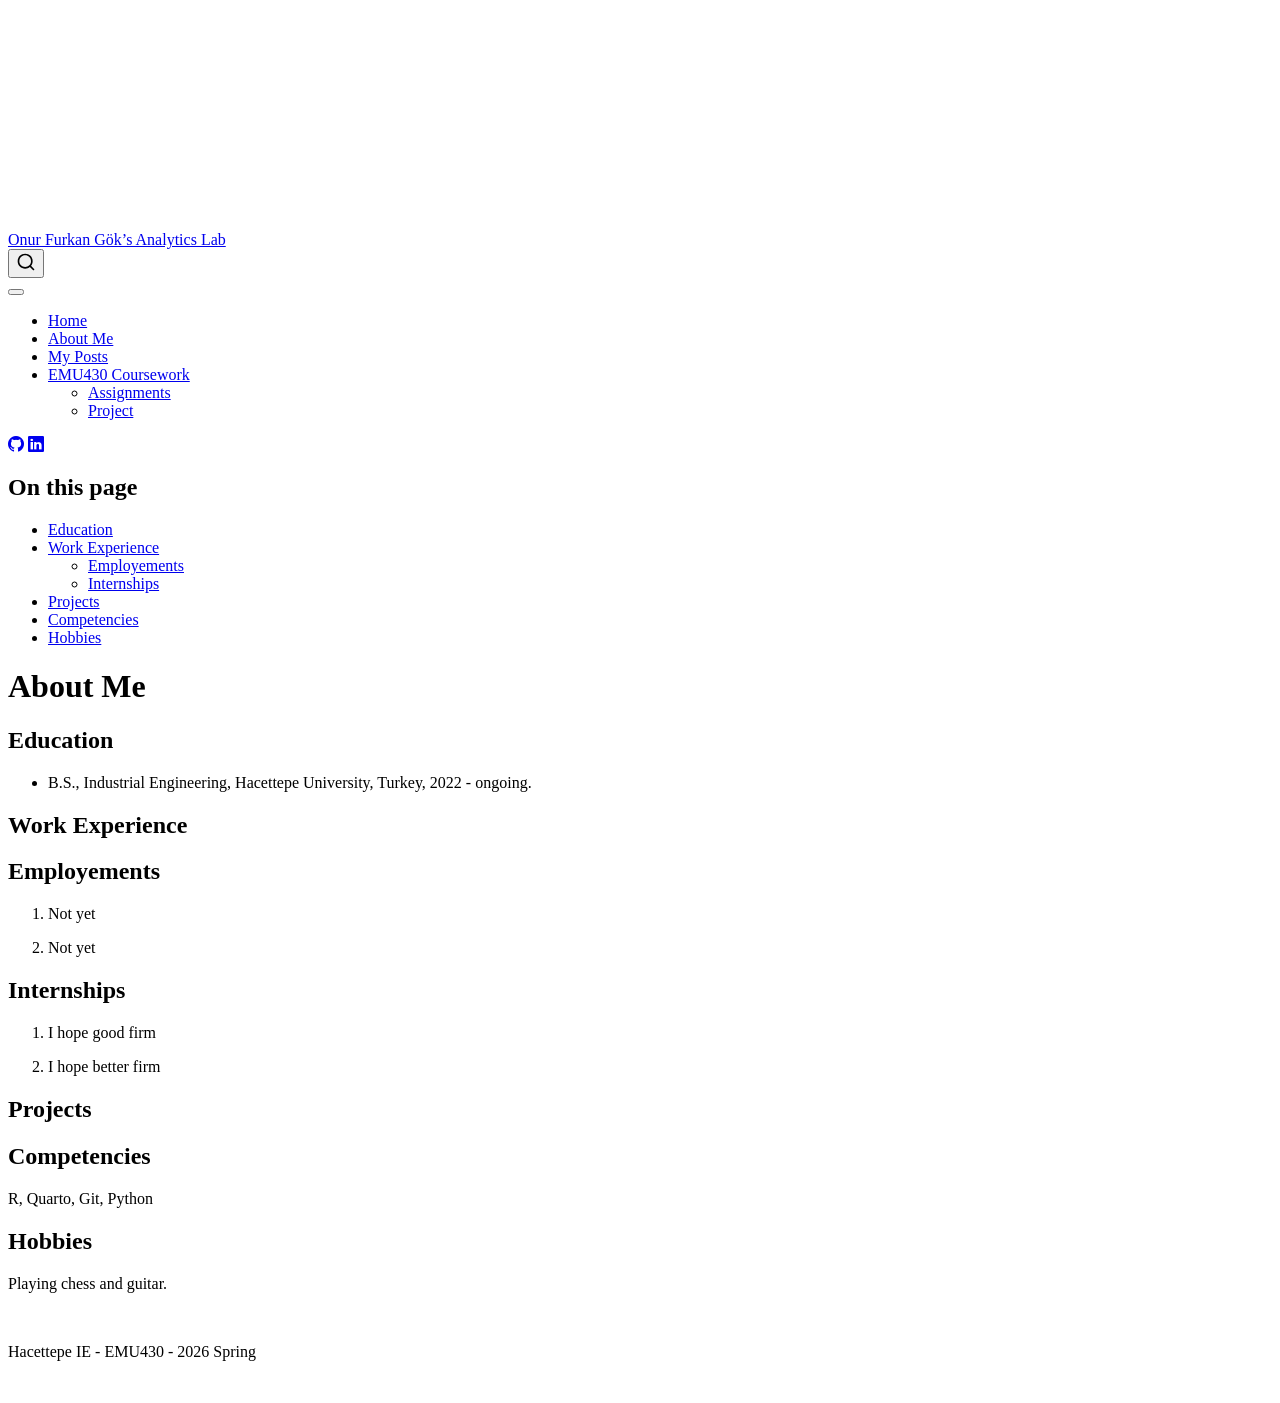
==== docs/about.html @ 846abafe "updated my website" ====
<!DOCTYPE html>
<html xmlns="http://www.w3.org/1999/xhtml" lang="en" xml:lang="en"><head>

<meta charset="utf-8">
<meta name="generator" content="quarto-1.9.30">

<meta name="viewport" content="width=device-width, initial-scale=1.0, user-scalable=yes">


<title>About Me – Onur Furkan Gök’s Analytics Lab</title>
<style>
/* Default styles provided by pandoc.
** See https://pandoc.org/MANUAL.html#variables-for-html for config info.
*/
code{white-space: pre-wrap;}
span.smallcaps{font-variant: small-caps;}
div.columns{display: flex; gap: min(4vw, 1.5em);}
div.column{flex: auto; overflow-x: auto;}
div.hanging-indent{margin-left: 1.5em; text-indent: -1.5em;}
ul.task-list{list-style: none;}
ul.task-list li input[type="checkbox"] {
  width: 0.8em;
  margin: 0 0.8em 0.2em -1em; /* quarto-specific, see https://github.com/quarto-dev/quarto-cli/issues/4556 */ 
  vertical-align: middle;
}
</style>


<script src="site_libs/quarto-nav/quarto-nav.js"></script>
<script src="site_libs/quarto-nav/headroom.min.js"></script>
<script src="site_libs/clipboard/clipboard.min.js"></script>
<script src="site_libs/quarto-search/autocomplete.umd.js"></script>
<script src="site_libs/quarto-search/fuse.min.js"></script>
<script src="site_libs/quarto-search/quarto-search.js"></script>
<meta name="quarto:offset" content="./">
<script src="site_libs/quarto-html/quarto.js" type="module"></script>
<script src="site_libs/quarto-html/tabsets/tabsets.js" type="module"></script>
<script src="site_libs/quarto-html/popper.min.js"></script>
<script src="site_libs/quarto-html/tippy.umd.min.js"></script>
<script src="site_libs/quarto-html/anchor.min.js"></script>
<link href="site_libs/quarto-html/tippy.css" rel="stylesheet">
<link href="site_libs/quarto-html/quarto-syntax-highlighting-b6a8276bf55561bdbc268162d41bd1f7.css" rel="stylesheet" class="quarto-color-scheme" id="quarto-text-highlighting-styles">
<link href="site_libs/quarto-html/quarto-syntax-highlighting-dark-a8da12e74b29c2e7b17644f84b91567b.css" rel="stylesheet" class="quarto-color-scheme quarto-color-alternate" id="quarto-text-highlighting-styles">
<link href="site_libs/quarto-html/quarto-syntax-highlighting-b6a8276bf55561bdbc268162d41bd1f7.css" rel="stylesheet" class="quarto-color-scheme-extra" id="quarto-text-highlighting-styles">
<script src="site_libs/bootstrap/bootstrap.min.js"></script>
<link href="site_libs/bootstrap/bootstrap-icons.css" rel="stylesheet">
<link href="site_libs/bootstrap/bootstrap-6598461ff1bf7084bf14536e9c45f7d7.min.css" rel="stylesheet" append-hash="true" class="quarto-color-scheme" id="quarto-bootstrap" data-mode="light">
<link href="site_libs/bootstrap/bootstrap-dark-7228469e8177cf19fa3481c50c5a92b0.min.css" rel="stylesheet" append-hash="true" class="quarto-color-scheme quarto-color-alternate" id="quarto-bootstrap" data-mode="dark">
<link href="site_libs/bootstrap/bootstrap-6598461ff1bf7084bf14536e9c45f7d7.min.css" rel="stylesheet" append-hash="true" class="quarto-color-scheme-extra" id="quarto-bootstrap" data-mode="light">
<script id="quarto-search-options" type="application/json">{
  "location": "navbar",
  "copy-button": false,
  "collapse-after": 3,
  "panel-placement": "end",
  "type": "overlay",
  "limit": 50,
  "keyboard-shortcut": [
    "f",
    "/",
    "s"
  ],
  "show-item-context": false,
  "language": {
    "search-no-results-text": "No results",
    "search-matching-documents-text": "matching documents",
    "search-copy-link-title": "Copy link to search",
    "search-hide-matches-text": "Hide additional matches",
    "search-more-match-text": "more match in this document",
    "search-more-matches-text": "more matches in this document",
    "search-clear-button-title": "Clear",
    "search-text-placeholder": "",
    "search-detached-cancel-button-title": "Cancel",
    "search-submit-button-title": "Submit",
    "search-label": "Search"
  }
}</script>


<link rel="stylesheet" href="styles.css">
</head>

<body class="docked nav-fixed quarto-light"><script id="quarto-html-before-body" type="application/javascript">
    const toggleBodyColorMode = (bsSheetEl) => {
      const mode = bsSheetEl.getAttribute("data-mode");
      const bodyEl = window.document.querySelector("body");
      if (mode === "dark") {
        bodyEl.classList.add("quarto-dark");
        bodyEl.classList.remove("quarto-light");
      } else {
        bodyEl.classList.add("quarto-light");
        bodyEl.classList.remove("quarto-dark");
      }
    }
    const toggleBodyColorPrimary = () => {
      const bsSheetEl = window.document.querySelector("link#quarto-bootstrap:not([rel=disabled-stylesheet])");
      if (bsSheetEl) {
        toggleBodyColorMode(bsSheetEl);
      }
    }
    const setColorSchemeToggle = (alternate) => {
      const toggles = window.document.querySelectorAll('.quarto-color-scheme-toggle');
      for (let i=0; i < toggles.length; i++) {
        const toggle = toggles[i];
        if (toggle) {
          if (alternate) {
            toggle.classList.add("alternate");
          } else {
            toggle.classList.remove("alternate");
          }
        }
      }
    };
    const toggleColorMode = (alternate) => {
      // Switch the stylesheets
      const primaryStylesheets = window.document.querySelectorAll('link.quarto-color-scheme:not(.quarto-color-alternate)');
      const alternateStylesheets = window.document.querySelectorAll('link.quarto-color-scheme.quarto-color-alternate');
      manageTransitions('#quarto-margin-sidebar .nav-link', false);
      if (alternate) {
        // note: dark is layered on light, we don't disable primary!
        enableStylesheet(alternateStylesheets);
        for (const sheetNode of alternateStylesheets) {
          if (sheetNode.id === "quarto-bootstrap") {
            toggleBodyColorMode(sheetNode);
          }
        }
      } else {
        disableStylesheet(alternateStylesheets);
        enableStylesheet(primaryStylesheets)
        toggleBodyColorPrimary();
      }
      manageTransitions('#quarto-margin-sidebar .nav-link', true);
      // Switch the toggles
      setColorSchemeToggle(alternate)
      // Hack to workaround the fact that safari doesn't
      // properly recolor the scrollbar when toggling (#1455)
      if (navigator.userAgent.indexOf('Safari') > 0 && navigator.userAgent.indexOf('Chrome') == -1) {
        manageTransitions("body", false);
        window.scrollTo(0, 1);
        setTimeout(() => {
          window.scrollTo(0, 0);
          manageTransitions("body", true);
        }, 40);
      }
    }
    const disableStylesheet = (stylesheets) => {
      for (let i=0; i < stylesheets.length; i++) {
        const stylesheet = stylesheets[i];
        stylesheet.rel = 'disabled-stylesheet';
      }
    }
    const enableStylesheet = (stylesheets) => {
      for (let i=0; i < stylesheets.length; i++) {
        const stylesheet = stylesheets[i];
        if(stylesheet.rel !== 'stylesheet') { // for Chrome, which will still FOUC without this check
          stylesheet.rel = 'stylesheet';
        }
      }
    }
    const manageTransitions = (selector, allowTransitions) => {
      const els = window.document.querySelectorAll(selector);
      for (let i=0; i < els.length; i++) {
        const el = els[i];
        if (allowTransitions) {
          el.classList.remove('notransition');
        } else {
          el.classList.add('notransition');
        }
      }
    }
    const isFileUrl = () => {
      return window.location.protocol === 'file:';
    }
    const hasAlternateSentinel = () => {
      let styleSentinel = getColorSchemeSentinel();
      if (styleSentinel !== null) {
        return styleSentinel === "alternate";
      } else {
        return false;
      }
    }
    const setStyleSentinel = (alternate) => {
      const value = alternate ? "alternate" : "default";
      if (!isFileUrl()) {
        window.localStorage.setItem("quarto-color-scheme", value);
      } else {
        localAlternateSentinel = value;
      }
    }
    const getColorSchemeSentinel = () => {
      if (!isFileUrl()) {
        const storageValue = window.localStorage.getItem("quarto-color-scheme");
        return storageValue != null ? storageValue : localAlternateSentinel;
      } else {
        return localAlternateSentinel;
      }
    }
    const toggleGiscusIfUsed = (isAlternate, darkModeDefault) => {
      const baseTheme = document.querySelector('#giscus-base-theme')?.value ?? 'light';
      const alternateTheme = document.querySelector('#giscus-alt-theme')?.value ?? 'dark';
      let newTheme = '';
      if(authorPrefersDark) {
        newTheme = isAlternate ? baseTheme : alternateTheme;
      } else {
        newTheme = isAlternate ? alternateTheme : baseTheme;
      }
      const changeGiscusTheme = () => {
        // From: https://github.com/giscus/giscus/issues/336
        const sendMessage = (message) => {
          const iframe = document.querySelector('iframe.giscus-frame');
          if (!iframe) return;
          iframe.contentWindow.postMessage({ giscus: message }, 'https://giscus.app');
        }
        sendMessage({
          setConfig: {
            theme: newTheme
          }
        });
      }
      const isGiscussLoaded = window.document.querySelector('iframe.giscus-frame') !== null;
      if (isGiscussLoaded) {
        changeGiscusTheme();
      }
    };
    const authorPrefersDark = false;
    const darkModeDefault = authorPrefersDark;
      document.querySelector('link#quarto-text-highlighting-styles.quarto-color-scheme-extra').rel = 'disabled-stylesheet';
      document.querySelector('link#quarto-bootstrap.quarto-color-scheme-extra').rel = 'disabled-stylesheet';
    let localAlternateSentinel = darkModeDefault ? 'alternate' : 'default';
    // Dark / light mode switch
    window.quartoToggleColorScheme = () => {
      // Read the current dark / light value
      let toAlternate = !hasAlternateSentinel();
      toggleColorMode(toAlternate);
      setStyleSentinel(toAlternate);
      toggleGiscusIfUsed(toAlternate, darkModeDefault);
      window.dispatchEvent(new Event('resize'));
    };
    // Switch to dark mode if need be
    if (hasAlternateSentinel()) {
      toggleColorMode(true);
    } else {
      toggleColorMode(false);
    }
  </script>

<div id="quarto-search-results"></div>
  <header id="quarto-header" class="headroom fixed-top">
    <nav class="navbar navbar-expand-lg " data-bs-theme="dark">
      <div class="navbar-container container-fluid">
      <div class="navbar-brand-container mx-auto">
    <a class="navbar-brand" href="./index.html">
    <span class="navbar-title">Onur Furkan Gök’s Analytics Lab</span>
    </a>
  </div>
            <div id="quarto-search" class="" title="Search"></div>
          <button class="navbar-toggler" type="button" data-bs-toggle="collapse" data-bs-target="#navbarCollapse" aria-controls="navbarCollapse" role="menu" aria-expanded="false" aria-label="Toggle navigation" onclick="if (window.quartoToggleHeadroom) { window.quartoToggleHeadroom(); }">
  <span class="navbar-toggler-icon"></span>
</button>
          <div class="collapse navbar-collapse" id="navbarCollapse">
            <ul class="navbar-nav navbar-nav-scroll me-auto">
  <li class="nav-item">
    <a class="nav-link" href="./index.html"> 
<span class="menu-text">Home</span></a>
  </li>  
  <li class="nav-item">
    <a class="nav-link active" href="./about.html" aria-current="page"> 
<span class="menu-text">About Me</span></a>
  </li>  
  <li class="nav-item">
    <a class="nav-link" href="./posts.html"> 
<span class="menu-text">My Posts</span></a>
  </li>  
  <li class="nav-item dropdown ">
    <a class="nav-link dropdown-toggle" href="#" id="nav-menu-emu430-coursework" role="link" data-bs-toggle="dropdown" aria-expanded="false">
 <span class="menu-text">EMU430 Coursework</span>
    </a>
    <ul class="dropdown-menu" aria-labelledby="nav-menu-emu430-coursework">    
        <li>
    <a class="dropdown-item" href="./assignments.html">
 <span class="dropdown-text">Assignments</span></a>
  </li>  
        <li>
    <a class="dropdown-item" href="./project.html">
 <span class="dropdown-text">Project</span></a>
  </li>  
    </ul>
  </li>
</ul>
          </div> <!-- /navcollapse -->
            <div class="quarto-navbar-tools tools-wide">
    <a href="https://github.com/onurfgg" title="" class="quarto-navigation-tool px-1" aria-label=""><i class="bi bi-github"></i></a>
    <a href="https://linkedin.com/in/onurfurkan" title="" class="quarto-navigation-tool px-1" aria-label=""><i class="bi bi-linkedin"></i></a>
  <a href="" class="quarto-color-scheme-toggle quarto-navigation-tool  px-1" onclick="window.quartoToggleColorScheme(); return false;" title="Toggle dark mode"><i class="bi"></i></a>
</div>
      </div> <!-- /container-fluid -->
    </nav>
</header>
<!-- content -->
<div id="quarto-content" class="quarto-container page-columns page-rows-contents page-layout-article page-navbar">
<!-- sidebar -->
  <nav id="quarto-sidebar" class="sidebar collapse collapse-horizontal quarto-sidebar-collapse-item sidebar-navigation docked overflow-auto">
    <nav id="TOC" role="doc-toc" class="toc-active">
    <h2 id="toc-title">On this page</h2>
   
  <ul>
  <li><a href="#education" id="toc-education" class="nav-link active" data-scroll-target="#education">Education</a></li>
  <li><a href="#work-experience" id="toc-work-experience" class="nav-link" data-scroll-target="#work-experience">Work Experience</a>
  <ul class="collapse">
  <li><a href="#employements" id="toc-employements" class="nav-link" data-scroll-target="#employements">Employements</a></li>
  <li><a href="#internships" id="toc-internships" class="nav-link" data-scroll-target="#internships">Internships</a></li>
  </ul></li>
  <li><a href="#projects" id="toc-projects" class="nav-link" data-scroll-target="#projects">Projects</a></li>
  <li><a href="#competencies" id="toc-competencies" class="nav-link" data-scroll-target="#competencies">Competencies</a></li>
  <li><a href="#hobbies" id="toc-hobbies" class="nav-link" data-scroll-target="#hobbies">Hobbies</a></li>
  </ul>
</nav>
</nav>
<div id="quarto-sidebar-glass" class="quarto-sidebar-collapse-item" data-bs-toggle="collapse" data-bs-target=".quarto-sidebar-collapse-item"></div>
<!-- margin-sidebar -->
    <div id="quarto-margin-sidebar" class="sidebar margin-sidebar zindex-bottom">
    </div>
<!-- main -->
<main class="content" id="quarto-document-content">


<header id="title-block-header" class="quarto-title-block default">
<div class="quarto-title">
<h1 class="title">About Me</h1>
</div>



<div class="quarto-title-meta">

    
  
    
  </div>
  


</header>


<section id="education" class="level1">
<h1>Education</h1>
<ul>
<li>B.S., Industrial Engineering, Hacettepe University, Turkey, 2022 - ongoing.</li>
</ul>
</section>
<section id="work-experience" class="level1">
<h1>Work Experience</h1>
<section id="employements" class="level2">
<h2 class="anchored" data-anchor-id="employements">Employements</h2>
<ol type="1">
<li><p>Not yet</p></li>
<li><p>Not yet</p></li>
</ol>
</section>
<section id="internships" class="level2">
<h2 class="anchored" data-anchor-id="internships">Internships</h2>
<ol type="1">
<li><p>I hope good firm</p></li>
<li><p>I hope better firm</p></li>
</ol>
</section>
</section>
<section id="projects" class="level1">
<h1>Projects</h1>
</section>
<section id="competencies" class="level1">
<h1>Competencies</h1>
<p>R, Quarto, Git, Python</p>
</section>
<section id="hobbies" class="level1">
<h1>Hobbies</h1>
<p>Playing chess and guitar.</p>


</section>

<a onclick="window.scrollTo(0, 0); return false;" role="button" id="quarto-back-to-top"><i class="bi bi-arrow-up"></i> Back to top</a></main> <!-- /main -->
<script id="quarto-html-after-body" type="application/javascript">
  window.document.addEventListener("DOMContentLoaded", function (event) {
    // Ensure there is a toggle, if there isn't float one in the top right
    if (window.document.querySelector('.quarto-color-scheme-toggle') === null) {
      const a = window.document.createElement('a');
      a.classList.add('top-right');
      a.classList.add('quarto-color-scheme-toggle');
      a.href = "";
      a.onclick = function() { try { window.quartoToggleColorScheme(); } catch {} return false; };
      const i = window.document.createElement("i");
      i.classList.add('bi');
      a.appendChild(i);
      window.document.body.appendChild(a);
    }
    setColorSchemeToggle(hasAlternateSentinel())
    const icon = "";
    const anchorJS = new window.AnchorJS();
    anchorJS.options = {
      placement: 'right',
      icon: icon
    };
    anchorJS.add('.anchored');
    const isCodeAnnotation = (el) => {
      for (const clz of el.classList) {
        if (clz.startsWith('code-annotation-')) {                     
          return true;
        }
      }
      return false;
    }
    const onCopySuccess = function(e) {
      // button target
      const button = e.trigger;
      // don't keep focus
      button.blur();
      // flash "checked"
      button.classList.add('code-copy-button-checked');
      var currentTitle = button.getAttribute("title");
      button.setAttribute("title", "Copied!");
      let tooltip;
      if (window.bootstrap) {
        button.setAttribute("data-bs-toggle", "tooltip");
        button.setAttribute("data-bs-placement", "left");
        button.setAttribute("data-bs-title", "Copied!");
        tooltip = new bootstrap.Tooltip(button, 
          { trigger: "manual", 
            customClass: "code-copy-button-tooltip",
            offset: [0, -8]});
        tooltip.show();    
      }
      setTimeout(function() {
        if (tooltip) {
          tooltip.hide();
          button.removeAttribute("data-bs-title");
          button.removeAttribute("data-bs-toggle");
          button.removeAttribute("data-bs-placement");
        }
        button.setAttribute("title", currentTitle);
        button.classList.remove('code-copy-button-checked');
      }, 1000);
      // clear code selection
      e.clearSelection();
    }
    const getTextToCopy = function(trigger) {
      const outerScaffold = trigger.parentElement.cloneNode(true);
      const codeEl = outerScaffold.querySelector('code');
      for (const childEl of codeEl.children) {
        if (isCodeAnnotation(childEl)) {
          childEl.remove();
        }
      }
      return codeEl.innerText;
    }
    const clipboard = new window.ClipboardJS('.code-copy-button:not([data-in-quarto-modal])', {
      text: getTextToCopy
    });
    clipboard.on('success', onCopySuccess);
    if (window.document.getElementById('quarto-embedded-source-code-modal')) {
      const clipboardModal = new window.ClipboardJS('.code-copy-button[data-in-quarto-modal]', {
        text: getTextToCopy,
        container: window.document.getElementById('quarto-embedded-source-code-modal')
      });
      clipboardModal.on('success', onCopySuccess);
    }
      var localhostRegex = new RegExp(/^(?:http|https):\/\/localhost\:?[0-9]*\//);
      var mailtoRegex = new RegExp(/^mailto:/);
        var filterRegex = new RegExp('/' + window.location.host + '/');
      var isInternal = (href) => {
          return filterRegex.test(href) || localhostRegex.test(href) || mailtoRegex.test(href);
      }
      // Inspect non-navigation links and adorn them if external
     var links = window.document.querySelectorAll('a[href]:not(.nav-link):not(.navbar-brand):not(.toc-action):not(.sidebar-link):not(.sidebar-item-toggle):not(.pagination-link):not(.no-external):not([aria-hidden]):not(.dropdown-item):not(.quarto-navigation-tool):not(.about-link)');
      for (var i=0; i<links.length; i++) {
        const link = links[i];
        if (!isInternal(link.href)) {
          // undo the damage that might have been done by quarto-nav.js in the case of
          // links that we want to consider external
          if (link.dataset.originalHref !== undefined) {
            link.href = link.dataset.originalHref;
          }
        }
      }
    function tippyHover(el, contentFn, onTriggerFn, onUntriggerFn) {
      const config = {
        allowHTML: true,
        maxWidth: 500,
        delay: 100,
        arrow: false,
        appendTo: function(el) {
            return el.parentElement;
        },
        interactive: true,
        interactiveBorder: 10,
        theme: 'quarto',
        placement: 'bottom-start',
      };
      if (contentFn) {
        config.content = contentFn;
      }
      if (onTriggerFn) {
        config.onTrigger = onTriggerFn;
      }
      if (onUntriggerFn) {
        config.onUntrigger = onUntriggerFn;
      }
      window.tippy(el, config); 
    }
    const noterefs = window.document.querySelectorAll('a[role="doc-noteref"]');
    for (var i=0; i<noterefs.length; i++) {
      const ref = noterefs[i];
      tippyHover(ref, function() {
        // use id or data attribute instead here
        let href = ref.getAttribute('data-footnote-href') || ref.getAttribute('href');
        try { href = new URL(href).hash; } catch {}
        const id = href.replace(/^#\/?/, "");
        const note = window.document.getElementById(id);
        if (note) {
          return note.innerHTML;
        } else {
          return "";
        }
      });
    }
    const xrefs = window.document.querySelectorAll('a.quarto-xref');
    const processXRef = (id, note) => {
      // Strip column container classes
      const stripColumnClz = (el) => {
        el.classList.remove("page-full", "page-columns");
        if (el.children) {
          for (const child of el.children) {
            stripColumnClz(child);
          }
        }
      }
      stripColumnClz(note)
      if (id === null || id.startsWith('sec-')) {
        // Special case sections, only their first couple elements
        const container = document.createElement("div");
        if (note.children && note.children.length > 2) {
          container.appendChild(note.children[0].cloneNode(true));
          for (let i = 1; i < note.children.length; i++) {
            const child = note.children[i];
            if (child.tagName === "P" && child.innerText === "") {
              continue;
            } else {
              container.appendChild(child.cloneNode(true));
              break;
            }
          }
          if (window.Quarto?.typesetMath) {
            window.Quarto.typesetMath(container);
          }
          return container.innerHTML
        } else {
          if (window.Quarto?.typesetMath) {
            window.Quarto.typesetMath(note);
          }
          return note.innerHTML;
        }
      } else {
        // Remove any anchor links if they are present
        const anchorLink = note.querySelector('a.anchorjs-link');
        if (anchorLink) {
          anchorLink.remove();
        }
        if (window.Quarto?.typesetMath) {
          window.Quarto.typesetMath(note);
        }
        if (note.classList.contains("callout")) {
          return note.outerHTML;
        } else {
          return note.innerHTML;
        }
      }
    }
    for (var i=0; i<xrefs.length; i++) {
      const xref = xrefs[i];
      tippyHover(xref, undefined, function(instance) {
        instance.disable();
        let url = xref.getAttribute('href');
        let hash = undefined; 
        if (url.startsWith('#')) {
          hash = url;
        } else {
          try { hash = new URL(url).hash; } catch {}
        }
        if (hash) {
          const id = hash.replace(/^#\/?/, "");
          const note = window.document.getElementById(id);
          if (note !== null) {
            try {
              const html = processXRef(id, note.cloneNode(true));
              instance.setContent(html);
            } finally {
              instance.enable();
              instance.show();
            }
          } else {
            // See if we can fetch this
            fetch(url.split('#')[0])
            .then(res => res.text())
            .then(html => {
              const parser = new DOMParser();
              const htmlDoc = parser.parseFromString(html, "text/html");
              const note = htmlDoc.getElementById(id);
              if (note !== null) {
                const html = processXRef(id, note);
                instance.setContent(html);
              } 
            }).finally(() => {
              instance.enable();
              instance.show();
            });
          }
        } else {
          // See if we can fetch a full url (with no hash to target)
          // This is a special case and we should probably do some content thinning / targeting
          fetch(url)
          .then(res => res.text())
          .then(html => {
            const parser = new DOMParser();
            const htmlDoc = parser.parseFromString(html, "text/html");
            const note = htmlDoc.querySelector('main.content');
            if (note !== null) {
              // This should only happen for chapter cross references
              // (since there is no id in the URL)
              // remove the first header
              if (note.children.length > 0 && note.children[0].tagName === "HEADER") {
                note.children[0].remove();
              }
              const html = processXRef(null, note);
              instance.setContent(html);
            } 
          }).finally(() => {
            instance.enable();
            instance.show();
          });
        }
      }, function(instance) {
      });
    }
        let selectedAnnoteEl;
        const selectorForAnnotation = ( cell, annotation) => {
          let cellAttr = 'data-code-cell="' + cell + '"';
          let lineAttr = 'data-code-annotation="' +  annotation + '"';
          const selector = 'span[' + cellAttr + '][' + lineAttr + ']';
          return selector;
        }
        const selectCodeLines = (annoteEl) => {
          const doc = window.document;
          const targetCell = annoteEl.getAttribute("data-target-cell");
          const targetAnnotation = annoteEl.getAttribute("data-target-annotation");
          const annoteSpan = window.document.querySelector(selectorForAnnotation(targetCell, targetAnnotation));
          const lines = annoteSpan.getAttribute("data-code-lines").split(",");
          const lineIds = lines.map((line) => {
            return targetCell + "-" + line;
          })
          let top = null;
          let height = null;
          let parent = null;
          if (lineIds.length > 0) {
              //compute the position of the single el (top and bottom and make a div)
              const el = window.document.getElementById(lineIds[0]);
              top = el.offsetTop;
              height = el.offsetHeight;
              parent = el.parentElement.parentElement;
            if (lineIds.length > 1) {
              const lastEl = window.document.getElementById(lineIds[lineIds.length - 1]);
              const bottom = lastEl.offsetTop + lastEl.offsetHeight;
              height = bottom - top;
            }
            if (top !== null && height !== null && parent !== null) {
              // cook up a div (if necessary) and position it 
              let div = window.document.getElementById("code-annotation-line-highlight");
              if (div === null) {
                div = window.document.createElement("div");
                div.setAttribute("id", "code-annotation-line-highlight");
                div.style.position = 'absolute';
                parent.appendChild(div);
              }
              div.style.top = top - 2 + "px";
              div.style.height = height + 4 + "px";
              div.style.left = 0;
              let gutterDiv = window.document.getElementById("code-annotation-line-highlight-gutter");
              if (gutterDiv === null) {
                gutterDiv = window.document.createElement("div");
                gutterDiv.setAttribute("id", "code-annotation-line-highlight-gutter");
                gutterDiv.style.position = 'absolute';
                const codeCell = window.document.getElementById(targetCell);
                const gutter = codeCell.querySelector('.code-annotation-gutter');
                gutter.appendChild(gutterDiv);
              }
              gutterDiv.style.top = top - 2 + "px";
              gutterDiv.style.height = height + 4 + "px";
            }
            selectedAnnoteEl = annoteEl;
          }
        };
        const unselectCodeLines = () => {
          const elementsIds = ["code-annotation-line-highlight", "code-annotation-line-highlight-gutter"];
          elementsIds.forEach((elId) => {
            const div = window.document.getElementById(elId);
            if (div) {
              div.remove();
            }
          });
          selectedAnnoteEl = undefined;
        };
          // Handle positioning of the toggle
      window.addEventListener(
        "resize",
        throttle(() => {
          elRect = undefined;
          if (selectedAnnoteEl) {
            selectCodeLines(selectedAnnoteEl);
          }
        }, 10)
      );
      function throttle(fn, ms) {
      let throttle = false;
      let timer;
        return (...args) => {
          if(!throttle) { // first call gets through
              fn.apply(this, args);
              throttle = true;
          } else { // all the others get throttled
              if(timer) clearTimeout(timer); // cancel #2
              timer = setTimeout(() => {
                fn.apply(this, args);
                timer = throttle = false;
              }, ms);
          }
        };
      }
        // Attach click handler to the DT
        const annoteDls = window.document.querySelectorAll('dt[data-target-cell]');
        for (const annoteDlNode of annoteDls) {
          annoteDlNode.addEventListener('click', (event) => {
            const clickedEl = event.target;
            if (clickedEl !== selectedAnnoteEl) {
              unselectCodeLines();
              const activeEl = window.document.querySelector('dt[data-target-cell].code-annotation-active');
              if (activeEl) {
                activeEl.classList.remove('code-annotation-active');
              }
              selectCodeLines(clickedEl);
              clickedEl.classList.add('code-annotation-active');
            } else {
              // Unselect the line
              unselectCodeLines();
              clickedEl.classList.remove('code-annotation-active');
            }
          });
        }
    const findCites = (el) => {
      const parentEl = el.parentElement;
      if (parentEl) {
        const cites = parentEl.dataset.cites;
        if (cites) {
          return {
            el,
            cites: cites.split(' ')
          };
        } else {
          return findCites(el.parentElement)
        }
      } else {
        return undefined;
      }
    };
    var bibliorefs = window.document.querySelectorAll('a[role="doc-biblioref"]');
    for (var i=0; i<bibliorefs.length; i++) {
      const ref = bibliorefs[i];
      const citeInfo = findCites(ref);
      if (citeInfo) {
        tippyHover(citeInfo.el, function() {
          var popup = window.document.createElement('div');
          citeInfo.cites.forEach(function(cite) {
            var citeDiv = window.document.createElement('div');
            citeDiv.classList.add('hanging-indent');
            citeDiv.classList.add('csl-entry');
            var biblioDiv = window.document.getElementById('ref-' + cite);
            if (biblioDiv) {
              citeDiv.innerHTML = biblioDiv.innerHTML;
            }
            popup.appendChild(citeDiv);
          });
          return popup.innerHTML;
        });
      }
    }
  });
  </script>
</div> <!-- /content -->
<footer class="footer">
  <div class="nav-footer">
    <div class="nav-footer-left">
      &nbsp;
    </div>   
    <div class="nav-footer-center">
<p>Hacettepe IE - EMU430 - 2026 Spring</p>
</div>
    <div class="nav-footer-right">
      &nbsp;
    </div>
  </div>
</footer>




</body></html>
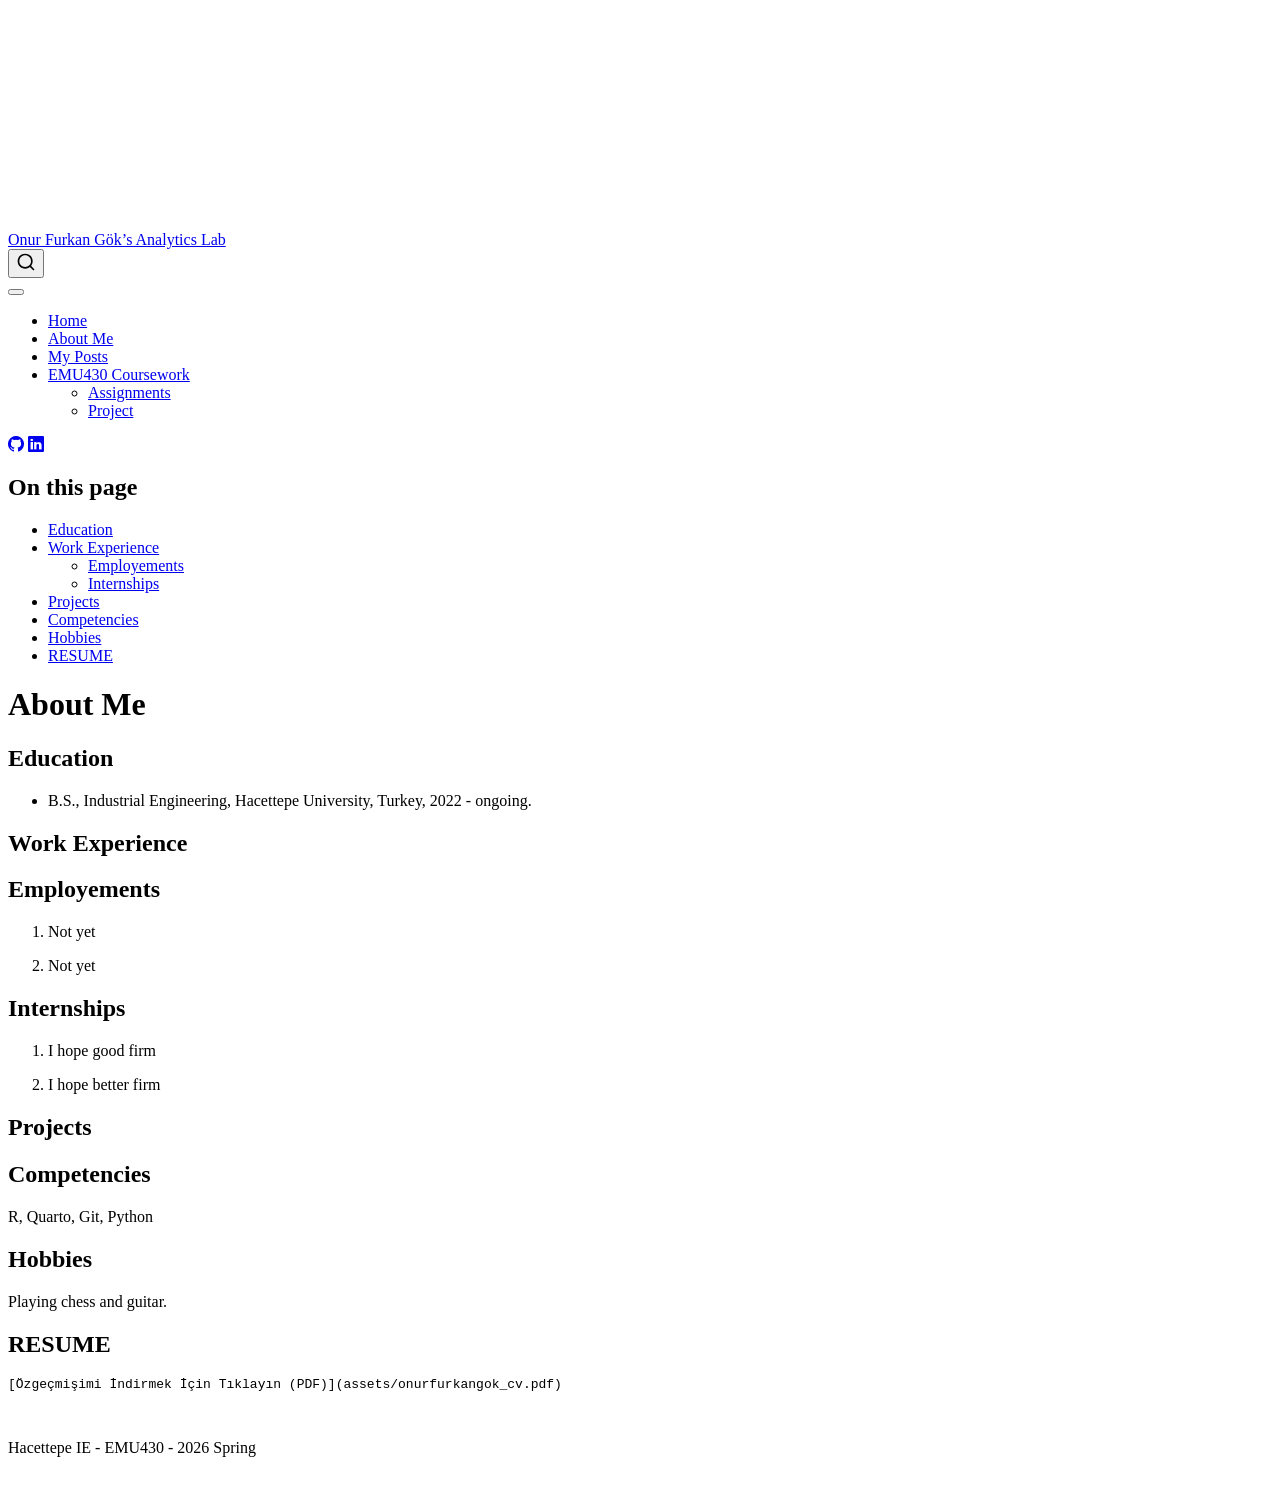
==== commit 7ac41458: "updated" ====
--- a/docs/about.html
+++ b/docs/about.html
@@ -312,6 +312,7 @@
   <li><a href="#projects" id="toc-projects" class="nav-link" data-scroll-target="#projects">Projects</a></li>
   <li><a href="#competencies" id="toc-competencies" class="nav-link" data-scroll-target="#competencies">Competencies</a></li>
   <li><a href="#hobbies" id="toc-hobbies" class="nav-link" data-scroll-target="#hobbies">Hobbies</a></li>
+  <li><a href="#resume" id="toc-resume" class="nav-link" data-scroll-target="#resume">RESUME</a></li>
   </ul>
 </nav>
 </nav>
@@ -375,6 +376,10 @@
 <section id="hobbies" class="level1">
 <h1>Hobbies</h1>
 <p>Playing chess and guitar.</p>
+</section>
+<section id="resume" class="level1">
+<h1>RESUME</h1>
+<pre><code>[Özgeçmişimi İndirmek İçin Tıklayın (PDF)](assets/onurfurkangok_cv.pdf) </code></pre>
 
 
 </section>
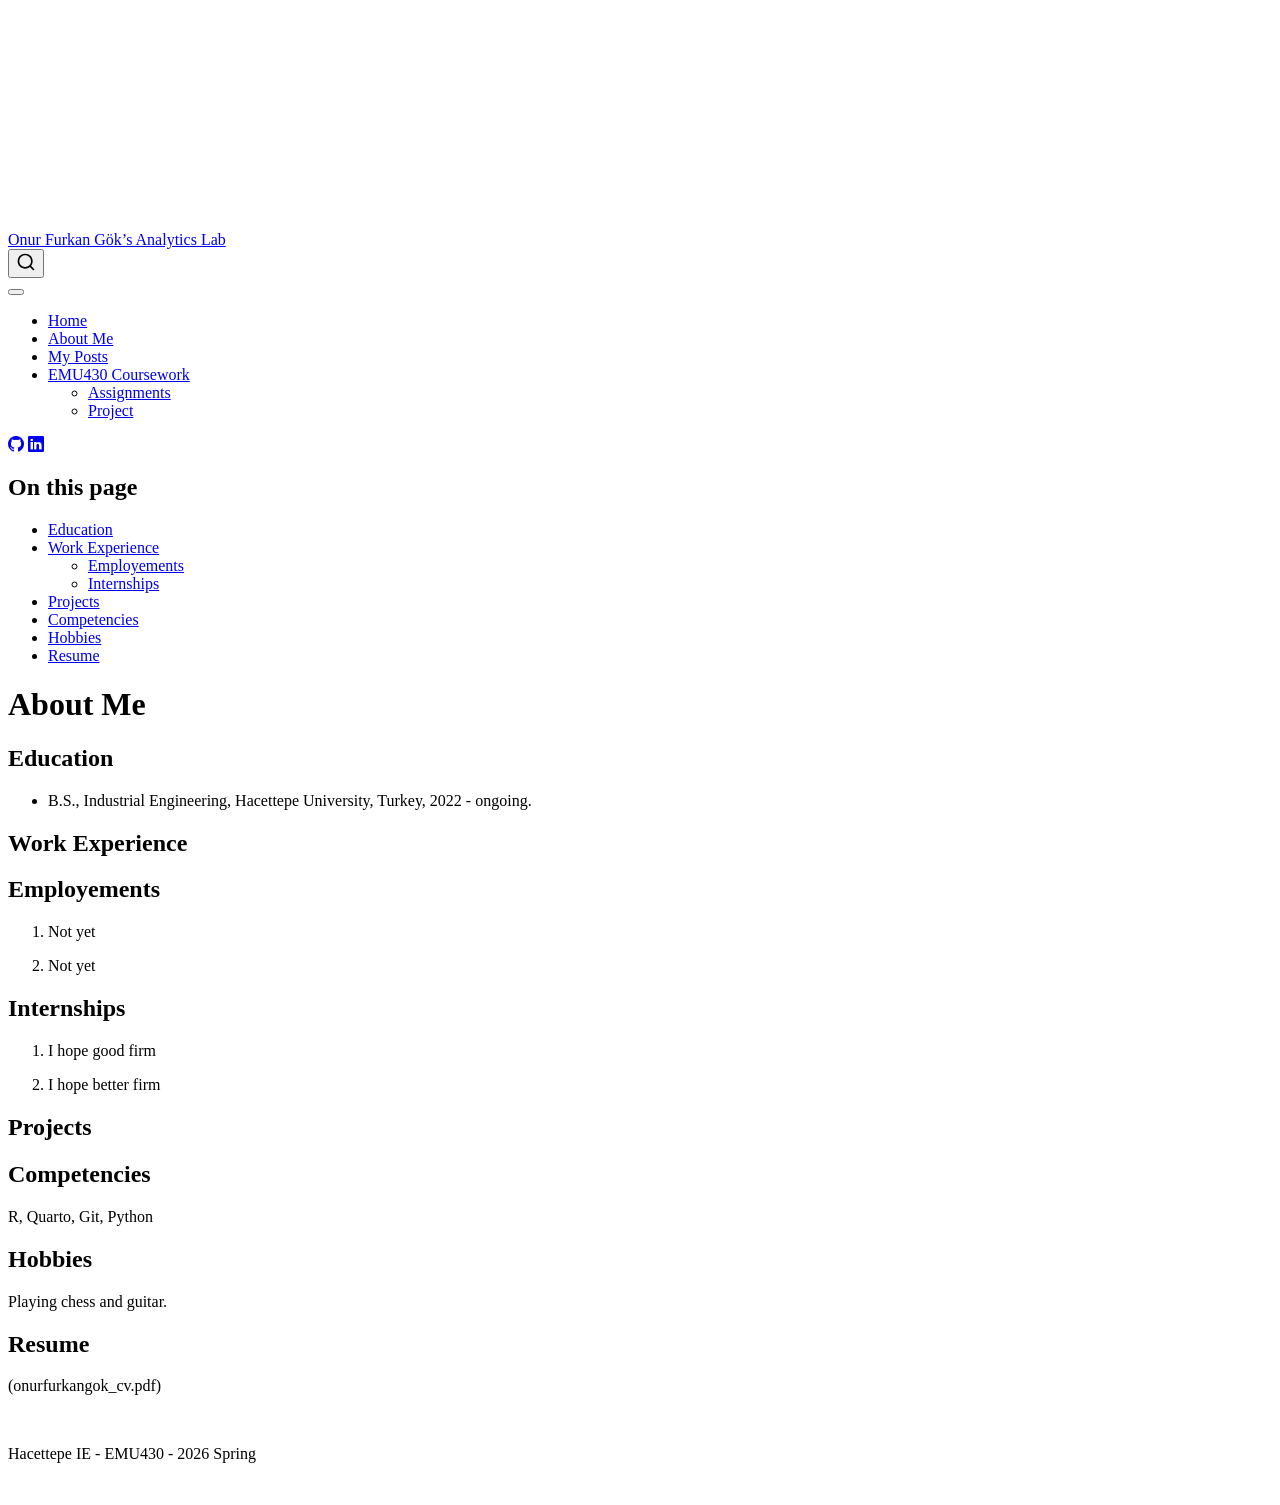
==== commit 966ecc9a: "updated" ====
--- a/docs/about.html
+++ b/docs/about.html
@@ -312,7 +312,7 @@
   <li><a href="#projects" id="toc-projects" class="nav-link" data-scroll-target="#projects">Projects</a></li>
   <li><a href="#competencies" id="toc-competencies" class="nav-link" data-scroll-target="#competencies">Competencies</a></li>
   <li><a href="#hobbies" id="toc-hobbies" class="nav-link" data-scroll-target="#hobbies">Hobbies</a></li>
-  <li><a href="#resume" id="toc-resume" class="nav-link" data-scroll-target="#resume">RESUME</a></li>
+  <li><a href="#resume" id="toc-resume" class="nav-link" data-scroll-target="#resume">Resume</a></li>
   </ul>
 </nav>
 </nav>
@@ -378,8 +378,8 @@
 <p>Playing chess and guitar.</p>
 </section>
 <section id="resume" class="level1">
-<h1>RESUME</h1>
-<pre><code>[Özgeçmişimi İndirmek İçin Tıklayın (PDF)](assets/onurfurkangok_cv.pdf) </code></pre>
+<h1>Resume</h1>
+<p>(onurfurkangok_cv.pdf)</p>
 
 
 </section>
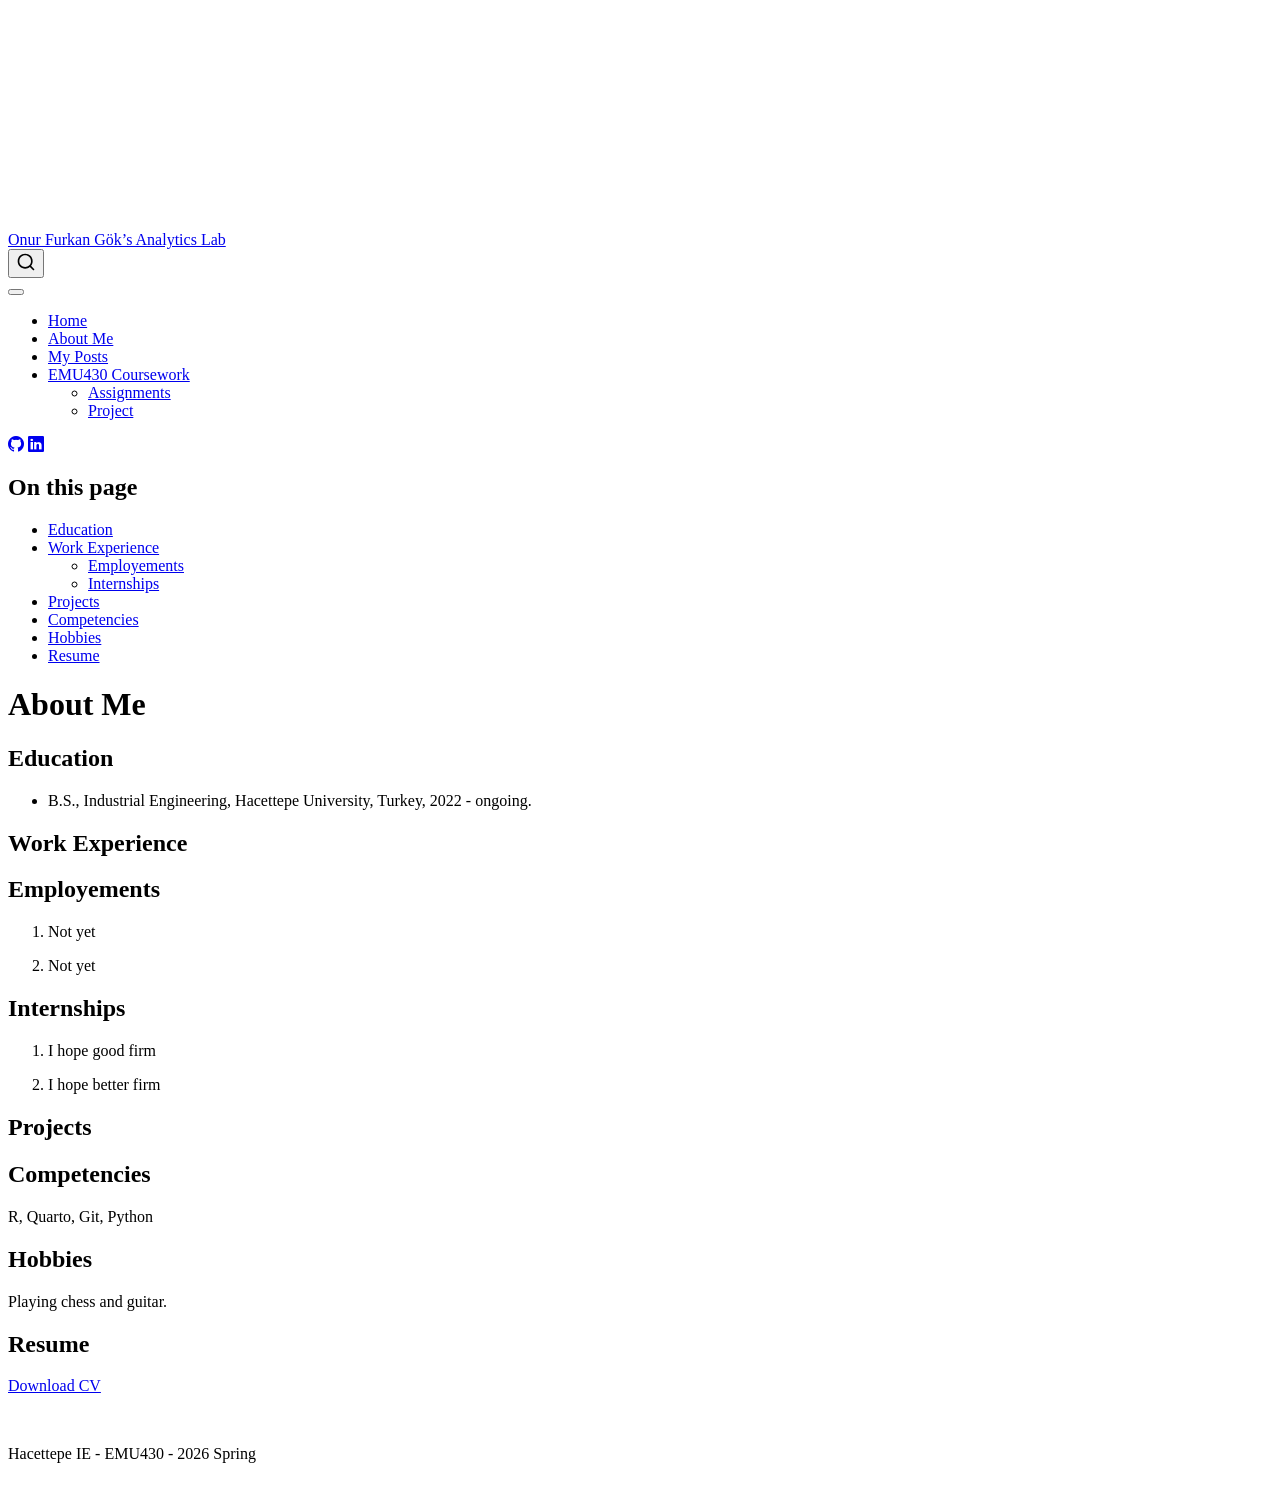
==== commit 9a9794af: "update" ====
--- a/docs/about.html
+++ b/docs/about.html
@@ -379,7 +379,7 @@
 </section>
 <section id="resume" class="level1">
 <h1>Resume</h1>
-<p>(onurfurkangok_cv.pdf)</p>
+<p><a href="onurfurkangok_cv.pdf">Download CV</a></p>
 
 
 </section>
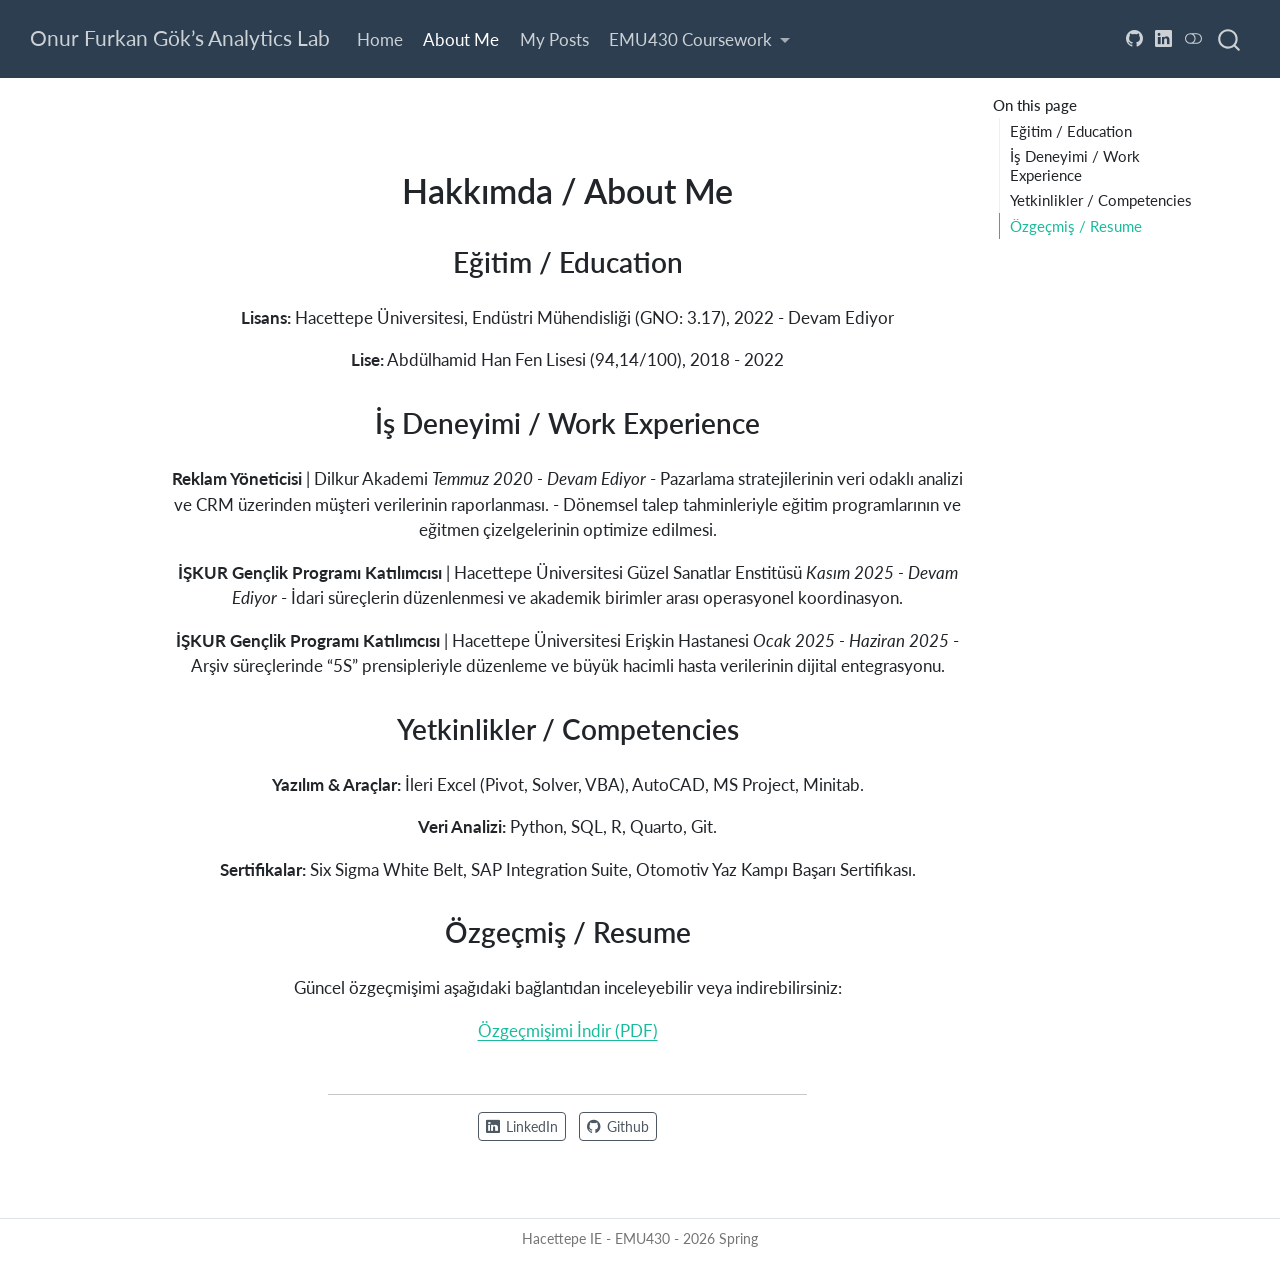
==== commit e6a382fd: "update" ====
--- a/docs/about.html
+++ b/docs/about.html
@@ -7,7 +7,7 @@
 <meta name="viewport" content="width=device-width, initial-scale=1.0, user-scalable=yes">
 
 
-<title>About Me – Onur Furkan Gök’s Analytics Lab</title>
+<title>Hakkımda / About Me – Onur Furkan Gök’s Analytics Lab</title>
 <style>
 /* Default styles provided by pandoc.
 ** See https://pandoc.org/MANUAL.html#variables-for-html for config info.
@@ -37,16 +37,15 @@
 <script src="site_libs/quarto-html/tabsets/tabsets.js" type="module"></script>
 <script src="site_libs/quarto-html/popper.min.js"></script>
 <script src="site_libs/quarto-html/tippy.umd.min.js"></script>
-<script src="site_libs/quarto-html/anchor.min.js"></script>
 <link href="site_libs/quarto-html/tippy.css" rel="stylesheet">
-<link href="site_libs/quarto-html/quarto-syntax-highlighting-b6a8276bf55561bdbc268162d41bd1f7.css" rel="stylesheet" class="quarto-color-scheme" id="quarto-text-highlighting-styles">
-<link href="site_libs/quarto-html/quarto-syntax-highlighting-dark-a8da12e74b29c2e7b17644f84b91567b.css" rel="stylesheet" class="quarto-color-scheme quarto-color-alternate" id="quarto-text-highlighting-styles">
-<link href="site_libs/quarto-html/quarto-syntax-highlighting-b6a8276bf55561bdbc268162d41bd1f7.css" rel="stylesheet" class="quarto-color-scheme-extra" id="quarto-text-highlighting-styles">
+<link href="site_libs/quarto-html/quarto-syntax-highlighting-2a56c2e5fe977afb9d78352d3ace6853.css" rel="stylesheet" class="quarto-color-scheme" id="quarto-text-highlighting-styles">
+<link href="site_libs/quarto-html/quarto-syntax-highlighting-dark-2a56c2e5fe977afb9d78352d3ace6853.css" rel="stylesheet" class="quarto-color-scheme quarto-color-alternate" id="quarto-text-highlighting-styles">
+<link href="site_libs/quarto-html/quarto-syntax-highlighting-2a56c2e5fe977afb9d78352d3ace6853.css" rel="stylesheet" class="quarto-color-scheme-extra" id="quarto-text-highlighting-styles">
 <script src="site_libs/bootstrap/bootstrap.min.js"></script>
 <link href="site_libs/bootstrap/bootstrap-icons.css" rel="stylesheet">
-<link href="site_libs/bootstrap/bootstrap-6598461ff1bf7084bf14536e9c45f7d7.min.css" rel="stylesheet" append-hash="true" class="quarto-color-scheme" id="quarto-bootstrap" data-mode="light">
-<link href="site_libs/bootstrap/bootstrap-dark-7228469e8177cf19fa3481c50c5a92b0.min.css" rel="stylesheet" append-hash="true" class="quarto-color-scheme quarto-color-alternate" id="quarto-bootstrap" data-mode="dark">
-<link href="site_libs/bootstrap/bootstrap-6598461ff1bf7084bf14536e9c45f7d7.min.css" rel="stylesheet" append-hash="true" class="quarto-color-scheme-extra" id="quarto-bootstrap" data-mode="light">
+<link href="site_libs/bootstrap/bootstrap-f55c8b2f4a26d99caac7cbf350c728b6.min.css" rel="stylesheet" append-hash="true" class="quarto-color-scheme" id="quarto-bootstrap" data-mode="light">
+<link href="site_libs/bootstrap/bootstrap-dark-5eaafebd8f7559b188aa50f420872f57.min.css" rel="stylesheet" append-hash="true" class="quarto-color-scheme quarto-color-alternate" id="quarto-bootstrap" data-mode="dark">
+<link href="site_libs/bootstrap/bootstrap-f55c8b2f4a26d99caac7cbf350c728b6.min.css" rel="stylesheet" append-hash="true" class="quarto-color-scheme-extra" id="quarto-bootstrap" data-mode="light">
 <script id="quarto-search-options" type="application/json">{
   "location": "navbar",
   "copy-button": false,
@@ -79,7 +78,7 @@
 <link rel="stylesheet" href="styles.css">
 </head>
 
-<body class="docked nav-fixed quarto-light"><script id="quarto-html-before-body" type="application/javascript">
+<body class="nav-fixed quarto-light"><script id="quarto-html-before-body" type="application/javascript">
     const toggleBodyColorMode = (bsSheetEl) => {
       const mode = bsSheetEl.getAttribute("data-mode");
       const bodyEl = window.document.querySelector("body");
@@ -298,93 +297,67 @@
 <!-- content -->
 <div id="quarto-content" class="quarto-container page-columns page-rows-contents page-layout-article page-navbar">
 <!-- sidebar -->
-  <nav id="quarto-sidebar" class="sidebar collapse collapse-horizontal quarto-sidebar-collapse-item sidebar-navigation docked overflow-auto">
-    <nav id="TOC" role="doc-toc" class="toc-active">
+<!-- margin-sidebar -->
+    <div id="quarto-margin-sidebar" class="sidebar margin-sidebar">
+        <nav id="TOC" role="doc-toc" class="toc-active">
     <h2 id="toc-title">On this page</h2>
-   
   <ul>
-  <li><a href="#education" id="toc-education" class="nav-link active" data-scroll-target="#education">Education</a></li>
-  <li><a href="#work-experience" id="toc-work-experience" class="nav-link" data-scroll-target="#work-experience">Work Experience</a>
-  <ul class="collapse">
-  <li><a href="#employements" id="toc-employements" class="nav-link" data-scroll-target="#employements">Employements</a></li>
-  <li><a href="#internships" id="toc-internships" class="nav-link" data-scroll-target="#internships">Internships</a></li>
-  </ul></li>
-  <li><a href="#projects" id="toc-projects" class="nav-link" data-scroll-target="#projects">Projects</a></li>
-  <li><a href="#competencies" id="toc-competencies" class="nav-link" data-scroll-target="#competencies">Competencies</a></li>
-  <li><a href="#hobbies" id="toc-hobbies" class="nav-link" data-scroll-target="#hobbies">Hobbies</a></li>
-  <li><a href="#resume" id="toc-resume" class="nav-link" data-scroll-target="#resume">Resume</a></li>
+  <li><a href="#eğitim-education" id="toc-eğitim-education" class="nav-link active" data-scroll-target="#eğitim-education">Eğitim / Education</a></li>
+  <li><a href="#iş-deneyimi-work-experience" id="toc-iş-deneyimi-work-experience" class="nav-link" data-scroll-target="#iş-deneyimi-work-experience">İş Deneyimi / Work Experience</a></li>
+  <li><a href="#yetkinlikler-competencies" id="toc-yetkinlikler-competencies" class="nav-link" data-scroll-target="#yetkinlikler-competencies">Yetkinlikler / Competencies</a></li>
+  <li><a href="#özgeçmiş-resume" id="toc-özgeçmiş-resume" class="nav-link" data-scroll-target="#özgeçmiş-resume">Özgeçmiş / Resume</a></li>
   </ul>
 </nav>
-</nav>
-<div id="quarto-sidebar-glass" class="quarto-sidebar-collapse-item" data-bs-toggle="collapse" data-bs-target=".quarto-sidebar-collapse-item"></div>
-<!-- margin-sidebar -->
-    <div id="quarto-margin-sidebar" class="sidebar margin-sidebar zindex-bottom">
     </div>
 <!-- main -->
-<main class="content" id="quarto-document-content">
-
-
-<header id="title-block-header" class="quarto-title-block default">
+<div class="quarto-about-jolla">
+ <header id="title-block-header" class="quarto-title-block default">
 <div class="quarto-title">
-<h1 class="title">About Me</h1>
+<h1 class="title">Hakkımda / About Me</h1>
 </div>
-
-
-
 <div class="quarto-title-meta">
-
-    
-  
-    
   </div>
-  
-
-
-</header>
-
-
-<section id="education" class="level1">
-<h1>Education</h1>
-<ul>
-<li>B.S., Industrial Engineering, Hacettepe University, Turkey, 2022 - ongoing.</li>
-</ul>
+</header><main class="content" id="quarto-document-content">
+
+
+<section id="eğitim-education" class="level2">
+<h2 data-anchor-id="eğitim-education">Eğitim / Education</h2>
+<p><strong>Lisans:</strong> Hacettepe Üniversitesi, Endüstri Mühendisliği (GNO: 3.17), 2022 - Devam Ediyor</p>
+<p><strong>Lise:</strong> Abdülhamid Han Fen Lisesi (94,14/100), 2018 - 2022</p>
 </section>
-<section id="work-experience" class="level1">
-<h1>Work Experience</h1>
-<section id="employements" class="level2">
-<h2 class="anchored" data-anchor-id="employements">Employements</h2>
-<ol type="1">
-<li><p>Not yet</p></li>
-<li><p>Not yet</p></li>
-</ol>
+<section id="iş-deneyimi-work-experience" class="level2">
+<h2 data-anchor-id="iş-deneyimi-work-experience">İş Deneyimi / Work Experience</h2>
+<p><strong>Reklam Yöneticisi</strong> | Dilkur Akademi <em>Temmuz 2020 - Devam Ediyor</em> - Pazarlama stratejilerinin veri odaklı analizi ve CRM üzerinden müşteri verilerinin raporlanması. - Dönemsel talep tahminleriyle eğitim programlarının ve eğitmen çizelgelerinin optimize edilmesi.</p>
+<p><strong>İŞKUR Gençlik Programı Katılımcısı</strong> | Hacettepe Üniversitesi Güzel Sanatlar Enstitüsü <em>Kasım 2025 - Devam Ediyor</em> - İdari süreçlerin düzenlenmesi ve akademik birimler arası operasyonel koordinasyon.</p>
+<p><strong>İŞKUR Gençlik Programı Katılımcısı</strong> | Hacettepe Üniversitesi Erişkin Hastanesi <em>Ocak 2025 - Haziran 2025</em> - Arşiv süreçlerinde “5S” prensipleriyle düzenleme ve büyük hacimli hasta verilerinin dijital entegrasyonu.</p>
 </section>
-<section id="internships" class="level2">
-<h2 class="anchored" data-anchor-id="internships">Internships</h2>
-<ol type="1">
-<li><p>I hope good firm</p></li>
-<li><p>I hope better firm</p></li>
-</ol>
+<section id="yetkinlikler-competencies" class="level2">
+<h2 data-anchor-id="yetkinlikler-competencies">Yetkinlikler / Competencies</h2>
+<p><strong>Yazılım &amp; Araçlar:</strong> İleri Excel (Pivot, Solver, VBA), AutoCAD, MS Project, Minitab.</p>
+<p><strong>Veri Analizi:</strong> Python, SQL, R, Quarto, Git.</p>
+<p><strong>Sertifikalar:</strong> Six Sigma White Belt, SAP Integration Suite, Otomotiv Yaz Kampı Başarı Sertifikası.</p>
 </section>
+<section id="özgeçmiş-resume" class="level2">
+<h2 data-anchor-id="özgeçmiş-resume">Özgeçmiş / Resume</h2>
+<p>Güncel özgeçmişimi aşağıdaki bağlantıdan inceleyebilir veya indirebilirsiniz:</p>
+<p><a href="onurfurkangok_cv.pdf">Özgeçmişimi İndir (PDF)</a></p>
+
+
 </section>
-<section id="projects" class="level1">
-<h1>Projects</h1>
-</section>
-<section id="competencies" class="level1">
-<h1>Competencies</h1>
-<p>R, Quarto, Git, Python</p>
-</section>
-<section id="hobbies" class="level1">
-<h1>Hobbies</h1>
-<p>Playing chess and guitar.</p>
-</section>
-<section id="resume" class="level1">
-<h1>Resume</h1>
-<p><a href="onurfurkangok_cv.pdf">Download CV</a></p>
-
-
-</section>
-
-<a onclick="window.scrollTo(0, 0); return false;" role="button" id="quarto-back-to-top"><i class="bi bi-arrow-up"></i> Back to top</a></main> <!-- /main -->
+<a onclick="window.scrollTo(0, 0); return false;" role="button" id="quarto-back-to-top"><i class="bi bi-arrow-up"></i> Back to top</a></main> 
+  <hr class="about-sep">
+   <div class="about-links">
+  <a href="https://linkedin.com/in/onurfurkan" class="about-link" rel="" target="">
+    <i class="bi bi-linkedin"></i>
+     <span class="about-link-text">LinkedIn</span>
+  </a>
+  <a href="https://github.com/onurfgg" class="about-link" rel="" target="">
+    <i class="bi bi-github"></i>
+     <span class="about-link-text">Github</span>
+  </a>
+</div>
+</div>
+ <!-- /main -->
 <script id="quarto-html-after-body" type="application/javascript">
   window.document.addEventListener("DOMContentLoaded", function (event) {
     // Ensure there is a toggle, if there isn't float one in the top right
@@ -400,13 +373,6 @@
       window.document.body.appendChild(a);
     }
     setColorSchemeToggle(hasAlternateSentinel())
-    const icon = "";
-    const anchorJS = new window.AnchorJS();
-    anchorJS.options = {
-      placement: 'right',
-      icon: icon
-    };
-    anchorJS.add('.anchored');
     const isCodeAnnotation = (el) => {
       for (const clz of el.classList) {
         if (clz.startsWith('code-annotation-')) {                     
--- a/docs/site_libs/quarto-html/quarto-syntax-highlighting-2a56c2e5fe977afb9d78352d3ace6853.css
+++ b/docs/site_libs/quarto-html/quarto-syntax-highlighting-2a56c2e5fe977afb9d78352d3ace6853.css
@@ -0,0 +1,211 @@
+/* quarto syntax highlight colors */
+:root {
+  --quarto-hl-al-color: #ff5555;
+  --quarto-hl-an-color: #ff79c6;
+  --quarto-hl-at-color: #ff79c6;
+  --quarto-hl-bn-color: #bd93f9;
+  --quarto-hl-bu-color: #8be9fd;
+  --quarto-hl-ch-color: #f1fa8c;
+  --quarto-hl-co-color: #6272a4;
+  --quarto-hl-cv-color: #8be9fd;
+  --quarto-hl-cn-color: #bd93f9;
+  --quarto-hl-cf-color: #ff79c6;
+  --quarto-hl-dt-color: #8be9fd;
+  --quarto-hl-dv-color: #bd93f9;
+  --quarto-hl-do-color: #ffb86c;
+  --quarto-hl-er-color: #ff5555;
+  --quarto-hl-ex-color: #8be9fd;
+  --quarto-hl-fl-color: #bd93f9;
+  --quarto-hl-fu-color: #50fa7b;
+  --quarto-hl-im-color: #ff79c6;
+  --quarto-hl-in-color: #f1fa8c;
+  --quarto-hl-kw-color: #ff79c6;
+  --quarto-hl-op-color: #f8f8f2;
+  --quarto-hl-pp-color: #ff79c6;
+  --quarto-hl-re-color: #8be9fd;
+  --quarto-hl-sc-color: #ff79c6;
+  --quarto-hl-ss-color: #f1fa8c;
+  --quarto-hl-st-color: #f1fa8c;
+  --quarto-hl-va-color: #8be9fd;
+  --quarto-hl-vs-color: #f1fa8c;
+  --quarto-hl-wa-color: #ff5555;
+}
+
+/* other quarto variables */
+:root {
+  --quarto-font-monospace: SFMono-Regular, Menlo, Monaco, Consolas, "Liberation Mono", "Courier New", monospace;
+}
+
+/* syntax highlight based on Pandoc's rules */
+pre > code.sourceCode > span {
+  color: #f8f8f2;
+}
+
+code.sourceCode > span {
+  color: #f8f8f2;
+}
+
+div.sourceCode,
+div.sourceCode pre.sourceCode {
+  color: #f8f8f2;
+}
+
+/* Normal */
+code span {
+  color: #f8f8f2;
+}
+
+/* Alert */
+code span.al {
+  font-weight: bold;
+  color: #ff5555;
+}
+
+/* Annotation */
+code span.an {
+  color: #ff79c6;
+}
+
+/* Attribute */
+code span.at {
+  color: #ff79c6;
+}
+
+/* BaseN */
+code span.bn {
+  color: #bd93f9;
+}
+
+/* BuiltIn */
+code span.bu {
+  color: #8be9fd;
+}
+
+/* ControlFlow */
+code span.cf {
+  color: #ff79c6;
+}
+
+/* Char */
+code span.ch {
+  color: #f1fa8c;
+}
+
+/* Constant */
+code span.cn {
+  font-weight: bold;
+  color: #bd93f9;
+}
+
+/* Comment */
+code span.co {
+  color: #6272a4;
+}
+
+/* CommentVar */
+code span.cv {
+  color: #8be9fd;
+}
+
+/* Documentation */
+code span.do {
+  color: #ffb86c;
+}
+
+/* DataType */
+code span.dt {
+  font-style: italic;
+  color: #8be9fd;
+}
+
+/* DecVal */
+code span.dv {
+  color: #bd93f9;
+}
+
+/* Error */
+code span.er {
+  color: #ff5555;
+  text-decoration: underline;
+}
+
+/* Extension */
+code span.ex {
+  color: #8be9fd;
+}
+
+/* Float */
+code span.fl {
+  color: #bd93f9;
+}
+
+/* Function */
+code span.fu {
+  color: #50fa7b;
+}
+
+/* Import */
+code span.im {
+  color: #ff79c6;
+}
+
+/* Information */
+code span.in {
+  color: #f1fa8c;
+}
+
+/* Keyword */
+code span.kw {
+  color: #ff79c6;
+}
+
+/* Operator */
+code span.op {
+  color: #f8f8f2;
+}
+
+/* Preprocessor */
+code span.pp {
+  color: #ff79c6;
+}
+
+/* RegionMarker */
+code span.re {
+  color: #8be9fd;
+}
+
+/* SpecialChar */
+code span.sc {
+  color: #ff79c6;
+}
+
+/* SpecialString */
+code span.ss {
+  color: #f1fa8c;
+}
+
+/* String */
+code span.st {
+  color: #f1fa8c;
+}
+
+/* Variable */
+code span.va {
+  color: #8be9fd;
+}
+
+/* VerbatimString */
+code span.vs {
+  color: #f1fa8c;
+}
+
+/* Warning */
+code span.wa {
+  color: #ff5555;
+}
+
+.prevent-inlining {
+  content: "</";
+}
+
+/*# sourceMappingURL=c8317ad90f7f00b2a7f8146f79c15a15.css.map */
--- a/docs/site_libs/quarto-html/quarto-syntax-highlighting-dark-2a56c2e5fe977afb9d78352d3ace6853.css
+++ b/docs/site_libs/quarto-html/quarto-syntax-highlighting-dark-2a56c2e5fe977afb9d78352d3ace6853.css
@@ -0,0 +1,211 @@
+/* quarto syntax highlight colors */
+:root {
+  --quarto-hl-al-color: #ff5555;
+  --quarto-hl-an-color: #ff79c6;
+  --quarto-hl-at-color: #ff79c6;
+  --quarto-hl-bn-color: #bd93f9;
+  --quarto-hl-bu-color: #8be9fd;
+  --quarto-hl-ch-color: #f1fa8c;
+  --quarto-hl-co-color: #6272a4;
+  --quarto-hl-cv-color: #8be9fd;
+  --quarto-hl-cn-color: #bd93f9;
+  --quarto-hl-cf-color: #ff79c6;
+  --quarto-hl-dt-color: #8be9fd;
+  --quarto-hl-dv-color: #bd93f9;
+  --quarto-hl-do-color: #ffb86c;
+  --quarto-hl-er-color: #ff5555;
+  --quarto-hl-ex-color: #8be9fd;
+  --quarto-hl-fl-color: #bd93f9;
+  --quarto-hl-fu-color: #50fa7b;
+  --quarto-hl-im-color: #ff79c6;
+  --quarto-hl-in-color: #f1fa8c;
+  --quarto-hl-kw-color: #ff79c6;
+  --quarto-hl-op-color: #f8f8f2;
+  --quarto-hl-pp-color: #ff79c6;
+  --quarto-hl-re-color: #8be9fd;
+  --quarto-hl-sc-color: #ff79c6;
+  --quarto-hl-ss-color: #f1fa8c;
+  --quarto-hl-st-color: #f1fa8c;
+  --quarto-hl-va-color: #8be9fd;
+  --quarto-hl-vs-color: #f1fa8c;
+  --quarto-hl-wa-color: #ff5555;
+}
+
+/* other quarto variables */
+:root {
+  --quarto-font-monospace: SFMono-Regular, Menlo, Monaco, Consolas, "Liberation Mono", "Courier New", monospace;
+}
+
+/* syntax highlight based on Pandoc's rules */
+pre > code.sourceCode > span {
+  color: #f8f8f2;
+}
+
+code.sourceCode > span {
+  color: #f8f8f2;
+}
+
+div.sourceCode,
+div.sourceCode pre.sourceCode {
+  color: #f8f8f2;
+}
+
+/* Normal */
+code span {
+  color: #f8f8f2;
+}
+
+/* Alert */
+code span.al {
+  font-weight: bold;
+  color: #ff5555;
+}
+
+/* Annotation */
+code span.an {
+  color: #ff79c6;
+}
+
+/* Attribute */
+code span.at {
+  color: #ff79c6;
+}
+
+/* BaseN */
+code span.bn {
+  color: #bd93f9;
+}
+
+/* BuiltIn */
+code span.bu {
+  color: #8be9fd;
+}
+
+/* ControlFlow */
+code span.cf {
+  color: #ff79c6;
+}
+
+/* Char */
+code span.ch {
+  color: #f1fa8c;
+}
+
+/* Constant */
+code span.cn {
+  font-weight: bold;
+  color: #bd93f9;
+}
+
+/* Comment */
+code span.co {
+  color: #6272a4;
+}
+
+/* CommentVar */
+code span.cv {
+  color: #8be9fd;
+}
+
+/* Documentation */
+code span.do {
+  color: #ffb86c;
+}
+
+/* DataType */
+code span.dt {
+  font-style: italic;
+  color: #8be9fd;
+}
+
+/* DecVal */
+code span.dv {
+  color: #bd93f9;
+}
+
+/* Error */
+code span.er {
+  color: #ff5555;
+  text-decoration: underline;
+}
+
+/* Extension */
+code span.ex {
+  color: #8be9fd;
+}
+
+/* Float */
+code span.fl {
+  color: #bd93f9;
+}
+
+/* Function */
+code span.fu {
+  color: #50fa7b;
+}
+
+/* Import */
+code span.im {
+  color: #ff79c6;
+}
+
+/* Information */
+code span.in {
+  color: #f1fa8c;
+}
+
+/* Keyword */
+code span.kw {
+  color: #ff79c6;
+}
+
+/* Operator */
+code span.op {
+  color: #f8f8f2;
+}
+
+/* Preprocessor */
+code span.pp {
+  color: #ff79c6;
+}
+
+/* RegionMarker */
+code span.re {
+  color: #8be9fd;
+}
+
+/* SpecialChar */
+code span.sc {
+  color: #ff79c6;
+}
+
+/* SpecialString */
+code span.ss {
+  color: #f1fa8c;
+}
+
+/* String */
+code span.st {
+  color: #f1fa8c;
+}
+
+/* Variable */
+code span.va {
+  color: #8be9fd;
+}
+
+/* VerbatimString */
+code span.vs {
+  color: #f1fa8c;
+}
+
+/* Warning */
+code span.wa {
+  color: #ff5555;
+}
+
+.prevent-inlining {
+  content: "</";
+}
+
+/*# sourceMappingURL=c8317ad90f7f00b2a7f8146f79c15a15.css.map */
--- a/docs/site_libs/quarto-html/quarto-syntax-highlighting-2a56c2e5fe977afb9d78352d3ace6853.css
+++ b/docs/site_libs/quarto-html/quarto-syntax-highlighting-2a56c2e5fe977afb9d78352d3ace6853.css
@@ -0,0 +1,211 @@
+/* quarto syntax highlight colors */
+:root {
+  --quarto-hl-al-color: #ff5555;
+  --quarto-hl-an-color: #ff79c6;
+  --quarto-hl-at-color: #ff79c6;
+  --quarto-hl-bn-color: #bd93f9;
+  --quarto-hl-bu-color: #8be9fd;
+  --quarto-hl-ch-color: #f1fa8c;
+  --quarto-hl-co-color: #6272a4;
+  --quarto-hl-cv-color: #8be9fd;
+  --quarto-hl-cn-color: #bd93f9;
+  --quarto-hl-cf-color: #ff79c6;
+  --quarto-hl-dt-color: #8be9fd;
+  --quarto-hl-dv-color: #bd93f9;
+  --quarto-hl-do-color: #ffb86c;
+  --quarto-hl-er-color: #ff5555;
+  --quarto-hl-ex-color: #8be9fd;
+  --quarto-hl-fl-color: #bd93f9;
+  --quarto-hl-fu-color: #50fa7b;
+  --quarto-hl-im-color: #ff79c6;
+  --quarto-hl-in-color: #f1fa8c;
+  --quarto-hl-kw-color: #ff79c6;
+  --quarto-hl-op-color: #f8f8f2;
+  --quarto-hl-pp-color: #ff79c6;
+  --quarto-hl-re-color: #8be9fd;
+  --quarto-hl-sc-color: #ff79c6;
+  --quarto-hl-ss-color: #f1fa8c;
+  --quarto-hl-st-color: #f1fa8c;
+  --quarto-hl-va-color: #8be9fd;
+  --quarto-hl-vs-color: #f1fa8c;
+  --quarto-hl-wa-color: #ff5555;
+}
+
+/* other quarto variables */
+:root {
+  --quarto-font-monospace: SFMono-Regular, Menlo, Monaco, Consolas, "Liberation Mono", "Courier New", monospace;
+}
+
+/* syntax highlight based on Pandoc's rules */
+pre > code.sourceCode > span {
+  color: #f8f8f2;
+}
+
+code.sourceCode > span {
+  color: #f8f8f2;
+}
+
+div.sourceCode,
+div.sourceCode pre.sourceCode {
+  color: #f8f8f2;
+}
+
+/* Normal */
+code span {
+  color: #f8f8f2;
+}
+
+/* Alert */
+code span.al {
+  font-weight: bold;
+  color: #ff5555;
+}
+
+/* Annotation */
+code span.an {
+  color: #ff79c6;
+}
+
+/* Attribute */
+code span.at {
+  color: #ff79c6;
+}
+
+/* BaseN */
+code span.bn {
+  color: #bd93f9;
+}
+
+/* BuiltIn */
+code span.bu {
+  color: #8be9fd;
+}
+
+/* ControlFlow */
+code span.cf {
+  color: #ff79c6;
+}
+
+/* Char */
+code span.ch {
+  color: #f1fa8c;
+}
+
+/* Constant */
+code span.cn {
+  font-weight: bold;
+  color: #bd93f9;
+}
+
+/* Comment */
+code span.co {
+  color: #6272a4;
+}
+
+/* CommentVar */
+code span.cv {
+  color: #8be9fd;
+}
+
+/* Documentation */
+code span.do {
+  color: #ffb86c;
+}
+
+/* DataType */
+code span.dt {
+  font-style: italic;
+  color: #8be9fd;
+}
+
+/* DecVal */
+code span.dv {
+  color: #bd93f9;
+}
+
+/* Error */
+code span.er {
+  color: #ff5555;
+  text-decoration: underline;
+}
+
+/* Extension */
+code span.ex {
+  color: #8be9fd;
+}
+
+/* Float */
+code span.fl {
+  color: #bd93f9;
+}
+
+/* Function */
+code span.fu {
+  color: #50fa7b;
+}
+
+/* Import */
+code span.im {
+  color: #ff79c6;
+}
+
+/* Information */
+code span.in {
+  color: #f1fa8c;
+}
+
+/* Keyword */
+code span.kw {
+  color: #ff79c6;
+}
+
+/* Operator */
+code span.op {
+  color: #f8f8f2;
+}
+
+/* Preprocessor */
+code span.pp {
+  color: #ff79c6;
+}
+
+/* RegionMarker */
+code span.re {
+  color: #8be9fd;
+}
+
+/* SpecialChar */
+code span.sc {
+  color: #ff79c6;
+}
+
+/* SpecialString */
+code span.ss {
+  color: #f1fa8c;
+}
+
+/* String */
+code span.st {
+  color: #f1fa8c;
+}
+
+/* Variable */
+code span.va {
+  color: #8be9fd;
+}
+
+/* VerbatimString */
+code span.vs {
+  color: #f1fa8c;
+}
+
+/* Warning */
+code span.wa {
+  color: #ff5555;
+}
+
+.prevent-inlining {
+  content: "</";
+}
+
+/*# sourceMappingURL=c8317ad90f7f00b2a7f8146f79c15a15.css.map */
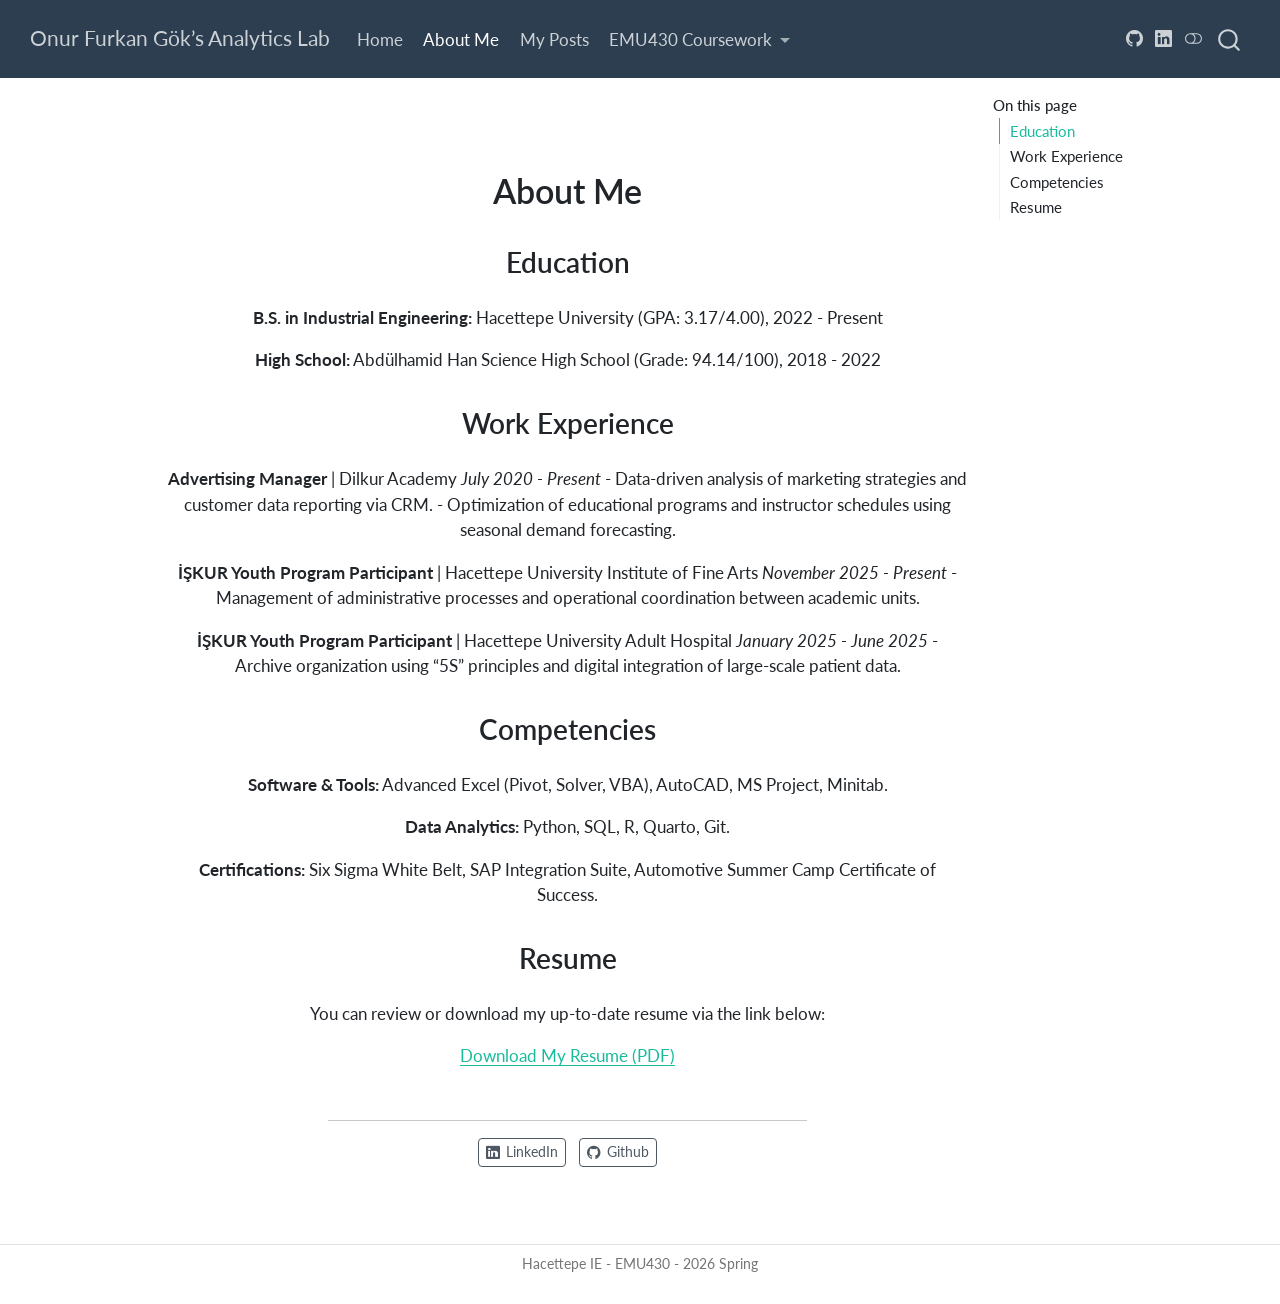
==== commit d646221e: "updated" ====
--- a/docs/about.html
+++ b/docs/about.html
@@ -7,7 +7,7 @@
 <meta name="viewport" content="width=device-width, initial-scale=1.0, user-scalable=yes">
 
 
-<title>Hakkımda / About Me – Onur Furkan Gök’s Analytics Lab</title>
+<title>About Me – Onur Furkan Gök’s Analytics Lab</title>
 <style>
 /* Default styles provided by pandoc.
 ** See https://pandoc.org/MANUAL.html#variables-for-html for config info.
@@ -302,10 +302,10 @@
         <nav id="TOC" role="doc-toc" class="toc-active">
     <h2 id="toc-title">On this page</h2>
   <ul>
-  <li><a href="#eğitim-education" id="toc-eğitim-education" class="nav-link active" data-scroll-target="#eğitim-education">Eğitim / Education</a></li>
-  <li><a href="#iş-deneyimi-work-experience" id="toc-iş-deneyimi-work-experience" class="nav-link" data-scroll-target="#iş-deneyimi-work-experience">İş Deneyimi / Work Experience</a></li>
-  <li><a href="#yetkinlikler-competencies" id="toc-yetkinlikler-competencies" class="nav-link" data-scroll-target="#yetkinlikler-competencies">Yetkinlikler / Competencies</a></li>
-  <li><a href="#özgeçmiş-resume" id="toc-özgeçmiş-resume" class="nav-link" data-scroll-target="#özgeçmiş-resume">Özgeçmiş / Resume</a></li>
+  <li><a href="#education" id="toc-education" class="nav-link active" data-scroll-target="#education">Education</a></li>
+  <li><a href="#work-experience" id="toc-work-experience" class="nav-link" data-scroll-target="#work-experience">Work Experience</a></li>
+  <li><a href="#competencies" id="toc-competencies" class="nav-link" data-scroll-target="#competencies">Competencies</a></li>
+  <li><a href="#resume" id="toc-resume" class="nav-link" data-scroll-target="#resume">Resume</a></li>
   </ul>
 </nav>
     </div>
@@ -313,34 +313,34 @@
 <div class="quarto-about-jolla">
  <header id="title-block-header" class="quarto-title-block default">
 <div class="quarto-title">
-<h1 class="title">Hakkımda / About Me</h1>
+<h1 class="title">About Me</h1>
 </div>
 <div class="quarto-title-meta">
   </div>
 </header><main class="content" id="quarto-document-content">
 
 
-<section id="eğitim-education" class="level2">
-<h2 data-anchor-id="eğitim-education">Eğitim / Education</h2>
-<p><strong>Lisans:</strong> Hacettepe Üniversitesi, Endüstri Mühendisliği (GNO: 3.17), 2022 - Devam Ediyor</p>
-<p><strong>Lise:</strong> Abdülhamid Han Fen Lisesi (94,14/100), 2018 - 2022</p>
+<section id="education" class="level2">
+<h2 data-anchor-id="education">Education</h2>
+<p><strong>B.S. in Industrial Engineering:</strong> Hacettepe University (GPA: 3.17/4.00), 2022 - Present</p>
+<p><strong>High School:</strong> Abdülhamid Han Science High School (Grade: 94.14/100), 2018 - 2022</p>
 </section>
-<section id="iş-deneyimi-work-experience" class="level2">
-<h2 data-anchor-id="iş-deneyimi-work-experience">İş Deneyimi / Work Experience</h2>
-<p><strong>Reklam Yöneticisi</strong> | Dilkur Akademi <em>Temmuz 2020 - Devam Ediyor</em> - Pazarlama stratejilerinin veri odaklı analizi ve CRM üzerinden müşteri verilerinin raporlanması. - Dönemsel talep tahminleriyle eğitim programlarının ve eğitmen çizelgelerinin optimize edilmesi.</p>
-<p><strong>İŞKUR Gençlik Programı Katılımcısı</strong> | Hacettepe Üniversitesi Güzel Sanatlar Enstitüsü <em>Kasım 2025 - Devam Ediyor</em> - İdari süreçlerin düzenlenmesi ve akademik birimler arası operasyonel koordinasyon.</p>
-<p><strong>İŞKUR Gençlik Programı Katılımcısı</strong> | Hacettepe Üniversitesi Erişkin Hastanesi <em>Ocak 2025 - Haziran 2025</em> - Arşiv süreçlerinde “5S” prensipleriyle düzenleme ve büyük hacimli hasta verilerinin dijital entegrasyonu.</p>
+<section id="work-experience" class="level2">
+<h2 data-anchor-id="work-experience">Work Experience</h2>
+<p><strong>Advertising Manager</strong> | Dilkur Academy <em>July 2020 - Present</em> - Data-driven analysis of marketing strategies and customer data reporting via CRM. - Optimization of educational programs and instructor schedules using seasonal demand forecasting.</p>
+<p><strong>İŞKUR Youth Program Participant</strong> | Hacettepe University Institute of Fine Arts <em>November 2025 - Present</em> - Management of administrative processes and operational coordination between academic units.</p>
+<p><strong>İŞKUR Youth Program Participant</strong> | Hacettepe University Adult Hospital <em>January 2025 - June 2025</em> - Archive organization using “5S” principles and digital integration of large-scale patient data.</p>
 </section>
-<section id="yetkinlikler-competencies" class="level2">
-<h2 data-anchor-id="yetkinlikler-competencies">Yetkinlikler / Competencies</h2>
-<p><strong>Yazılım &amp; Araçlar:</strong> İleri Excel (Pivot, Solver, VBA), AutoCAD, MS Project, Minitab.</p>
-<p><strong>Veri Analizi:</strong> Python, SQL, R, Quarto, Git.</p>
-<p><strong>Sertifikalar:</strong> Six Sigma White Belt, SAP Integration Suite, Otomotiv Yaz Kampı Başarı Sertifikası.</p>
+<section id="competencies" class="level2">
+<h2 data-anchor-id="competencies">Competencies</h2>
+<p><strong>Software &amp; Tools:</strong> Advanced Excel (Pivot, Solver, VBA), AutoCAD, MS Project, Minitab.</p>
+<p><strong>Data Analytics:</strong> Python, SQL, R, Quarto, Git.</p>
+<p><strong>Certifications:</strong> Six Sigma White Belt, SAP Integration Suite, Automotive Summer Camp Certificate of Success.</p>
 </section>
-<section id="özgeçmiş-resume" class="level2">
-<h2 data-anchor-id="özgeçmiş-resume">Özgeçmiş / Resume</h2>
-<p>Güncel özgeçmişimi aşağıdaki bağlantıdan inceleyebilir veya indirebilirsiniz:</p>
-<p><a href="onurfurkangok_cv.pdf">Özgeçmişimi İndir (PDF)</a></p>
+<section id="resume" class="level2">
+<h2 data-anchor-id="resume">Resume</h2>
+<p>You can review or download my up-to-date resume via the link below:</p>
+<p><a href="onurfurkangok_cv.pdf">Download My Resume (PDF)</a></p>
 
 
 </section>
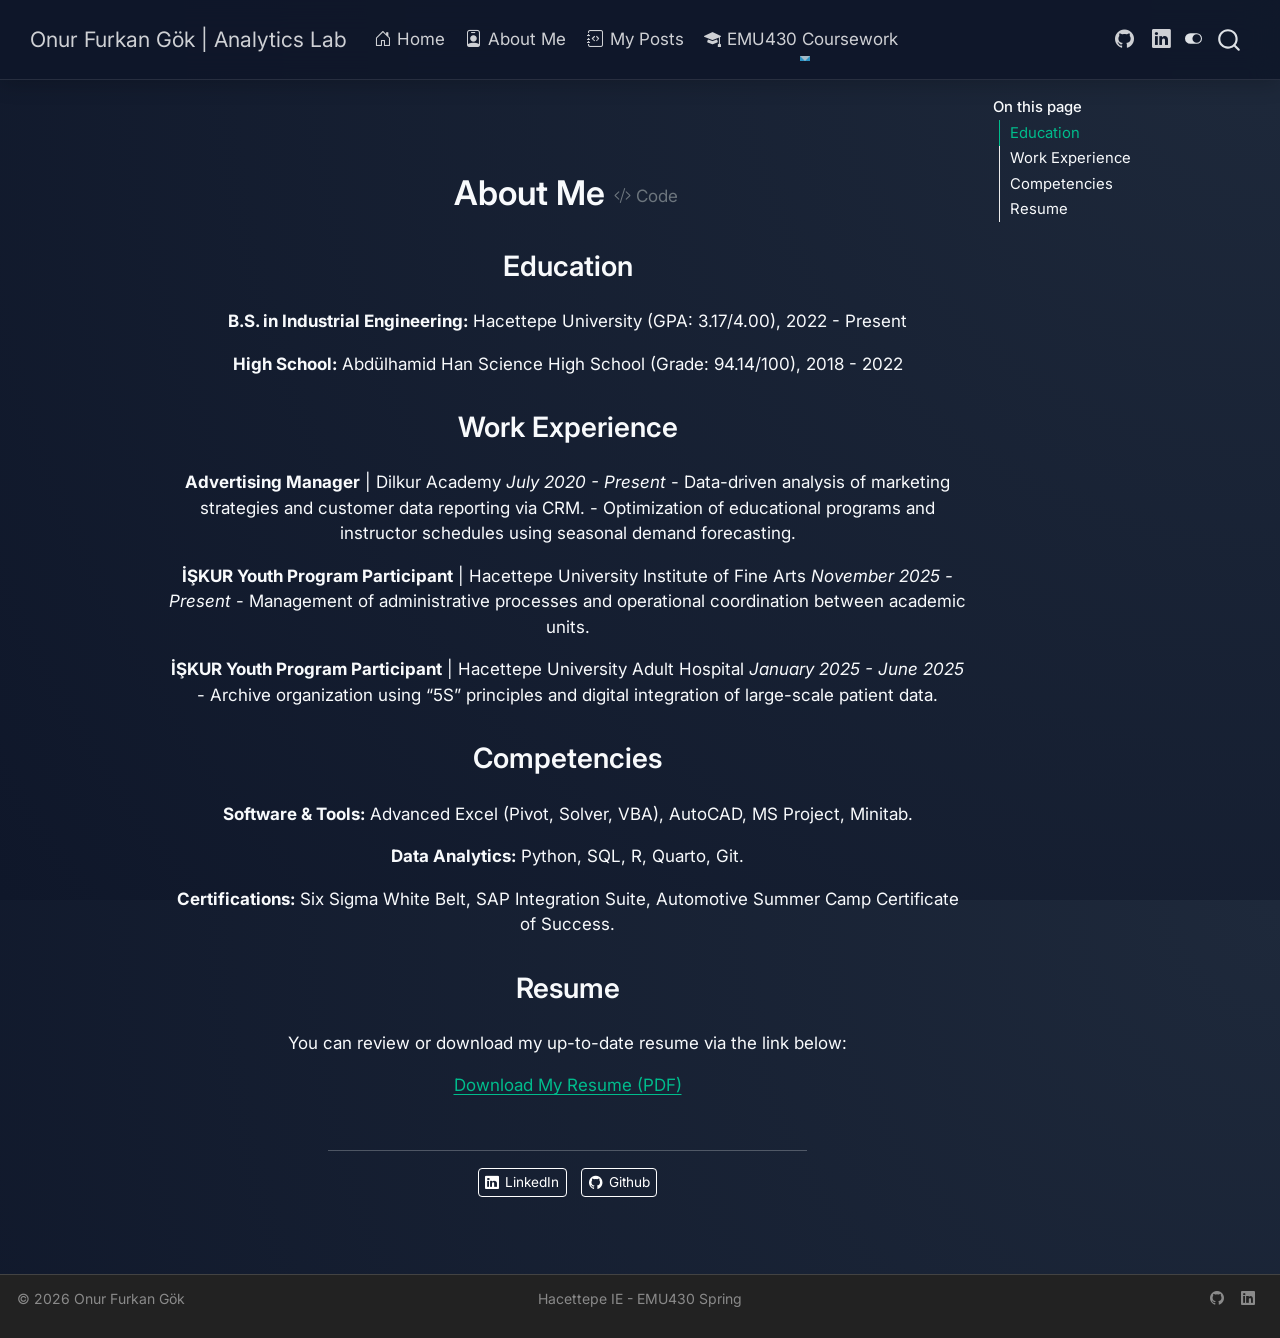
==== commit e16a2f60: "updated" ====
--- a/docs/about.html
+++ b/docs/about.html
@@ -7,7 +7,7 @@
 <meta name="viewport" content="width=device-width, initial-scale=1.0, user-scalable=yes">
 
 
-<title>About Me – Onur Furkan Gök’s Analytics Lab</title>
+<title>About Me – Onur Furkan Gök | Analytics Lab</title>
 <style>
 /* Default styles provided by pandoc.
 ** See https://pandoc.org/MANUAL.html#variables-for-html for config info.
@@ -23,11 +23,45 @@
   margin: 0 0.8em 0.2em -1em; /* quarto-specific, see https://github.com/quarto-dev/quarto-cli/issues/4556 */ 
   vertical-align: middle;
 }
+/* CSS for syntax highlighting */
+html { -webkit-text-size-adjust: 100%; }
+pre > code.sourceCode { white-space: pre; position: relative; }
+pre > code.sourceCode > span { display: inline-block; line-height: 1.25; }
+pre > code.sourceCode > span:empty { height: 1.2em; }
+.sourceCode { overflow: visible; }
+code.sourceCode > span { color: inherit; text-decoration: inherit; }
+div.sourceCode { margin: 1em 0; }
+pre.sourceCode { margin: 0; }
+@media screen {
+div.sourceCode { overflow: auto; }
+}
+@media print {
+pre > code.sourceCode { white-space: pre-wrap; }
+pre > code.sourceCode > span { text-indent: -5em; padding-left: 5em; }
+}
+pre.numberSource code
+  { counter-reset: source-line 0; }
+pre.numberSource code > span
+  { position: relative; left: -4em; counter-increment: source-line; }
+pre.numberSource code > span > a:first-child::before
+  { content: counter(source-line);
+    position: relative; left: -1em; text-align: right; vertical-align: baseline;
+    border: none; display: inline-block;
+    -webkit-touch-callout: none; -webkit-user-select: none;
+    -khtml-user-select: none; -moz-user-select: none;
+    -ms-user-select: none; user-select: none;
+    padding: 0 4px; width: 4em;
+  }
+pre.numberSource { margin-left: 3em;  padding-left: 4px; }
+div.sourceCode
+  {   }
+@media screen {
+pre > code.sourceCode > span > a:first-child::before { text-decoration: underline; }
+}
 </style>
 
 
 <script src="site_libs/quarto-nav/quarto-nav.js"></script>
-<script src="site_libs/quarto-nav/headroom.min.js"></script>
 <script src="site_libs/clipboard/clipboard.min.js"></script>
 <script src="site_libs/quarto-search/autocomplete.umd.js"></script>
 <script src="site_libs/quarto-search/fuse.min.js"></script>
@@ -38,14 +72,12 @@
 <script src="site_libs/quarto-html/popper.min.js"></script>
 <script src="site_libs/quarto-html/tippy.umd.min.js"></script>
 <link href="site_libs/quarto-html/tippy.css" rel="stylesheet">
-<link href="site_libs/quarto-html/quarto-syntax-highlighting-2a56c2e5fe977afb9d78352d3ace6853.css" rel="stylesheet" class="quarto-color-scheme" id="quarto-text-highlighting-styles">
-<link href="site_libs/quarto-html/quarto-syntax-highlighting-dark-2a56c2e5fe977afb9d78352d3ace6853.css" rel="stylesheet" class="quarto-color-scheme quarto-color-alternate" id="quarto-text-highlighting-styles">
-<link href="site_libs/quarto-html/quarto-syntax-highlighting-2a56c2e5fe977afb9d78352d3ace6853.css" rel="stylesheet" class="quarto-color-scheme-extra" id="quarto-text-highlighting-styles">
+<link href="site_libs/quarto-html/quarto-syntax-highlighting-083bfd5fa9d95a45d09912eeaaf0d392.css" rel="stylesheet" class="quarto-color-scheme" id="quarto-text-highlighting-styles">
+<link href="site_libs/quarto-html/quarto-syntax-highlighting-dark-9a30648d86ea4b6fb04039952871ec80.css" rel="stylesheet" class="quarto-color-scheme quarto-color-alternate" id="quarto-text-highlighting-styles">
 <script src="site_libs/bootstrap/bootstrap.min.js"></script>
 <link href="site_libs/bootstrap/bootstrap-icons.css" rel="stylesheet">
-<link href="site_libs/bootstrap/bootstrap-f55c8b2f4a26d99caac7cbf350c728b6.min.css" rel="stylesheet" append-hash="true" class="quarto-color-scheme" id="quarto-bootstrap" data-mode="light">
-<link href="site_libs/bootstrap/bootstrap-dark-5eaafebd8f7559b188aa50f420872f57.min.css" rel="stylesheet" append-hash="true" class="quarto-color-scheme quarto-color-alternate" id="quarto-bootstrap" data-mode="dark">
-<link href="site_libs/bootstrap/bootstrap-f55c8b2f4a26d99caac7cbf350c728b6.min.css" rel="stylesheet" append-hash="true" class="quarto-color-scheme-extra" id="quarto-bootstrap" data-mode="light">
+<link href="site_libs/bootstrap/bootstrap-4d0d68afa10c49ea5afb9292a5500405.min.css" rel="stylesheet" append-hash="true" class="quarto-color-scheme" id="quarto-bootstrap" data-mode="light">
+<link href="site_libs/bootstrap/bootstrap-dark-1895d283f497d7c88e100d5fd451df91.min.css" rel="stylesheet" append-hash="true" class="quarto-color-scheme quarto-color-alternate" id="quarto-bootstrap" data-mode="dark">
 <script id="quarto-search-options" type="application/json">{
   "location": "navbar",
   "copy-button": false,
@@ -73,12 +105,13 @@
     "search-label": "Search"
   }
 }</script>
+<style>html{ scroll-behavior: smooth; }</style>
 
 
 <link rel="stylesheet" href="styles.css">
 </head>
 
-<body class="nav-fixed quarto-light"><script id="quarto-html-before-body" type="application/javascript">
+<body class="nav-fixed quarto-dark"><script id="quarto-html-before-body" type="application/javascript">
     const toggleBodyColorMode = (bsSheetEl) => {
       const mode = bsSheetEl.getAttribute("data-mode");
       const bodyEl = window.document.querySelector("body");
@@ -220,10 +253,8 @@
         changeGiscusTheme();
       }
     };
-    const authorPrefersDark = false;
+    const authorPrefersDark = true;
     const darkModeDefault = authorPrefersDark;
-      document.querySelector('link#quarto-text-highlighting-styles.quarto-color-scheme-extra').rel = 'disabled-stylesheet';
-      document.querySelector('link#quarto-bootstrap.quarto-color-scheme-extra').rel = 'disabled-stylesheet';
     let localAlternateSentinel = darkModeDefault ? 'alternate' : 'default';
     // Dark / light mode switch
     window.quartoToggleColorScheme = () => {
@@ -248,7 +279,7 @@
       <div class="navbar-container container-fluid">
       <div class="navbar-brand-container mx-auto">
     <a class="navbar-brand" href="./index.html">
-    <span class="navbar-title">Onur Furkan Gök’s Analytics Lab</span>
+    <span class="navbar-title">Onur Furkan Gök | Analytics Lab</span>
     </a>
   </div>
             <div id="quarto-search" class="" title="Search"></div>
@@ -258,37 +289,54 @@
           <div class="collapse navbar-collapse" id="navbarCollapse">
             <ul class="navbar-nav navbar-nav-scroll me-auto">
   <li class="nav-item">
-    <a class="nav-link" href="./index.html"> 
+    <a class="nav-link" href="./index.html"> <i class="bi bi-house-door" role="img">
+</i> 
 <span class="menu-text">Home</span></a>
   </li>  
   <li class="nav-item">
-    <a class="nav-link active" href="./about.html" aria-current="page"> 
+    <a class="nav-link active" href="./about.html" aria-current="page"> <i class="bi bi-person-badge" role="img">
+</i> 
 <span class="menu-text">About Me</span></a>
   </li>  
   <li class="nav-item">
-    <a class="nav-link" href="./posts.html"> 
+    <a class="nav-link" href="./posts.html"> <i class="bi bi-journal-code" role="img">
+</i> 
 <span class="menu-text">My Posts</span></a>
   </li>  
   <li class="nav-item dropdown ">
     <a class="nav-link dropdown-toggle" href="#" id="nav-menu-emu430-coursework" role="link" data-bs-toggle="dropdown" aria-expanded="false">
+      <i class="bi bi-mortarboard-fill" role="img">
+</i> 
  <span class="menu-text">EMU430 Coursework</span>
     </a>
     <ul class="dropdown-menu" aria-labelledby="nav-menu-emu430-coursework">    
         <li>
-    <a class="dropdown-item" href="./assignments.html">
+    <a class="dropdown-item" href="./assignments.html"><i class="bi bi-file-earmark-code" role="img">
+</i> 
  <span class="dropdown-text">Assignments</span></a>
   </li>  
         <li>
-    <a class="dropdown-item" href="./project.html">
+    <a class="dropdown-item" href="./project.html"><i class="bi bi-diagram-3" role="img">
+</i> 
  <span class="dropdown-text">Project</span></a>
   </li>  
     </ul>
   </li>
 </ul>
+            <ul class="navbar-nav navbar-nav-scroll ms-auto">
+  <li class="nav-item compact">
+    <a class="nav-link" href="https://github.com/onurfgg"> <i class="bi bi-github" role="img" aria-label="GitHub">
+</i> 
+<span class="menu-text"></span></a>
+  </li>  
+  <li class="nav-item compact">
+    <a class="nav-link" href="https://linkedin.com/in/onurfurkan"> <i class="bi bi-linkedin" role="img" aria-label="LinkedIn">
+</i> 
+<span class="menu-text"></span></a>
+  </li>  
+</ul>
           </div> <!-- /navcollapse -->
-            <div class="quarto-navbar-tools tools-wide">
-    <a href="https://github.com/onurfgg" title="" class="quarto-navigation-tool px-1" aria-label=""><i class="bi bi-github"></i></a>
-    <a href="https://linkedin.com/in/onurfurkan" title="" class="quarto-navigation-tool px-1" aria-label=""><i class="bi bi-linkedin"></i></a>
+            <div class="quarto-navbar-tools">
   <a href="" class="quarto-color-scheme-toggle quarto-navigation-tool  px-1" onclick="window.quartoToggleColorScheme(); return false;" title="Toggle dark mode"><i class="bi"></i></a>
 </div>
       </div> <!-- /container-fluid -->
@@ -313,7 +361,7 @@
 <div class="quarto-about-jolla">
  <header id="title-block-header" class="quarto-title-block default">
 <div class="quarto-title">
-<h1 class="title">About Me</h1>
+<div class="quarto-title-block"><div><h1 class="title">About Me</h1><button type="button" class="btn code-tools-button" id="quarto-code-tools-source"><i class="bi"></i> Code</button></div></div>
 </div>
 <div class="quarto-title-meta">
   </div>
@@ -343,6 +391,7 @@
 <p><a href="onurfurkangok_cv.pdf">Download My Resume (PDF)</a></p>
 
 
+<!-- -->
 </section>
 <a onclick="window.scrollTo(0, 0); return false;" role="button" id="quarto-back-to-top"><i class="bi bi-arrow-up"></i> Back to top</a></main> 
   <hr class="about-sep">
@@ -434,6 +483,57 @@
         container: window.document.getElementById('quarto-embedded-source-code-modal')
       });
       clipboardModal.on('success', onCopySuccess);
+    }
+    const viewSource = window.document.getElementById('quarto-view-source') ||
+                       window.document.getElementById('quarto-code-tools-source');
+    if (viewSource) {
+      const sourceUrl = viewSource.getAttribute("data-quarto-source-url");
+      viewSource.addEventListener("click", function(e) {
+        if (sourceUrl) {
+          // rstudio viewer pane
+          if (/\bcapabilities=\b/.test(window.location)) {
+            window.open(sourceUrl);
+          } else {
+            window.location.href = sourceUrl;
+          }
+        } else {
+          const modal = new bootstrap.Modal(document.getElementById('quarto-embedded-source-code-modal'));
+          modal.show();
+        }
+        return false;
+      });
+    }
+    function toggleCodeHandler(show) {
+      return function(e) {
+        const detailsSrc = window.document.querySelectorAll(".cell > details > .sourceCode");
+        for (let i=0; i<detailsSrc.length; i++) {
+          const details = detailsSrc[i].parentElement;
+          if (show) {
+            details.open = true;
+          } else {
+            details.removeAttribute("open");
+          }
+        }
+        const cellCodeDivs = window.document.querySelectorAll(".cell > .sourceCode");
+        const fromCls = show ? "hidden" : "unhidden";
+        const toCls = show ? "unhidden" : "hidden";
+        for (let i=0; i<cellCodeDivs.length; i++) {
+          const codeDiv = cellCodeDivs[i];
+          if (codeDiv.classList.contains(fromCls)) {
+            codeDiv.classList.remove(fromCls);
+            codeDiv.classList.add(toCls);
+          } 
+        }
+        return false;
+      }
+    }
+    const hideAllCode = window.document.getElementById("quarto-hide-all-code");
+    if (hideAllCode) {
+      hideAllCode.addEventListener("click", toggleCodeHandler(false));
+    }
+    const showAllCode = window.document.getElementById("quarto-show-all-code");
+    if (showAllCode) {
+      showAllCode.addEventListener("click", toggleCodeHandler(true));
     }
       var localhostRegex = new RegExp(/^(?:http|https):\/\/localhost\:?[0-9]*\//);
       var mailtoRegex = new RegExp(/^mailto:/);
@@ -763,18 +863,72 @@
       }
     }
   });
-  </script>
+  </script><div class="modal fade" id="quarto-embedded-source-code-modal" tabindex="-1" aria-labelledby="quarto-embedded-source-code-modal-label" aria-hidden="true"><div class="modal-dialog modal-dialog-scrollable"><div class="modal-content"><div class="modal-header"><h5 class="modal-title" id="quarto-embedded-source-code-modal-label">Source Code</h5><button class="btn-close" data-bs-dismiss="modal"></button></div><div class="modal-body"><div class="">
+<div class="code-copy-outer-scaffold"><div class="sourceCode" id="cb1" data-shortcodes="false"><pre class="sourceCode markdown code-with-copy"><code class="sourceCode markdown"><span id="cb1-1"><a href="#cb1-1" aria-hidden="true" tabindex="-1"></a><span class="co">---</span></span>
+<span id="cb1-2"><a href="#cb1-2" aria-hidden="true" tabindex="-1"></a><span class="an">title:</span><span class="co"> "About Me"</span></span>
+<span id="cb1-3"><a href="#cb1-3" aria-hidden="true" tabindex="-1"></a><span class="an">about:</span></span>
+<span id="cb1-4"><a href="#cb1-4" aria-hidden="true" tabindex="-1"></a><span class="co">  template: jolla</span></span>
+<span id="cb1-5"><a href="#cb1-5" aria-hidden="true" tabindex="-1"></a><span class="co">  links:</span></span>
+<span id="cb1-6"><a href="#cb1-6" aria-hidden="true" tabindex="-1"></a><span class="co">    - icon: linkedin</span></span>
+<span id="cb1-7"><a href="#cb1-7" aria-hidden="true" tabindex="-1"></a><span class="co">      text: LinkedIn</span></span>
+<span id="cb1-8"><a href="#cb1-8" aria-hidden="true" tabindex="-1"></a><span class="co">      href: https://linkedin.com/in/onurfurkan</span></span>
+<span id="cb1-9"><a href="#cb1-9" aria-hidden="true" tabindex="-1"></a><span class="co">    - icon: github</span></span>
+<span id="cb1-10"><a href="#cb1-10" aria-hidden="true" tabindex="-1"></a><span class="co">      text: Github</span></span>
+<span id="cb1-11"><a href="#cb1-11" aria-hidden="true" tabindex="-1"></a><span class="co">      href: https://github.com/onurfgg</span></span>
+<span id="cb1-12"><a href="#cb1-12" aria-hidden="true" tabindex="-1"></a><span class="co">---</span></span>
+<span id="cb1-13"><a href="#cb1-13" aria-hidden="true" tabindex="-1"></a></span>
+<span id="cb1-14"><a href="#cb1-14" aria-hidden="true" tabindex="-1"></a><span class="fu">## Education</span></span>
+<span id="cb1-15"><a href="#cb1-15" aria-hidden="true" tabindex="-1"></a></span>
+<span id="cb1-16"><a href="#cb1-16" aria-hidden="true" tabindex="-1"></a>**B.S. in Industrial Engineering:** Hacettepe University (GPA: 3.17/4.00), 2022 - Present</span>
+<span id="cb1-17"><a href="#cb1-17" aria-hidden="true" tabindex="-1"></a></span>
+<span id="cb1-18"><a href="#cb1-18" aria-hidden="true" tabindex="-1"></a>**High School:** Abdülhamid Han Science High School (Grade: 94.14/100), 2018 - 2022</span>
+<span id="cb1-19"><a href="#cb1-19" aria-hidden="true" tabindex="-1"></a></span>
+<span id="cb1-20"><a href="#cb1-20" aria-hidden="true" tabindex="-1"></a><span class="fu">## Work Experience</span></span>
+<span id="cb1-21"><a href="#cb1-21" aria-hidden="true" tabindex="-1"></a></span>
+<span id="cb1-22"><a href="#cb1-22" aria-hidden="true" tabindex="-1"></a>**Advertising Manager** <span class="sc">\|</span> Dilkur Academy *July 2020 - Present* - Data-driven analysis of marketing strategies and customer data reporting via CRM. - Optimization of educational programs and instructor schedules using seasonal demand forecasting.</span>
+<span id="cb1-23"><a href="#cb1-23" aria-hidden="true" tabindex="-1"></a></span>
+<span id="cb1-24"><a href="#cb1-24" aria-hidden="true" tabindex="-1"></a>**İŞKUR Youth Program Participant** <span class="sc">\|</span> Hacettepe University Institute of Fine Arts *November 2025 - Present* - Management of administrative processes and operational coordination between academic units.</span>
+<span id="cb1-25"><a href="#cb1-25" aria-hidden="true" tabindex="-1"></a></span>
+<span id="cb1-26"><a href="#cb1-26" aria-hidden="true" tabindex="-1"></a>**İŞKUR Youth Program Participant** <span class="sc">\|</span> Hacettepe University Adult Hospital *January 2025 - June 2025* - Archive organization using "5S" principles and digital integration of large-scale patient data.</span>
+<span id="cb1-27"><a href="#cb1-27" aria-hidden="true" tabindex="-1"></a></span>
+<span id="cb1-28"><a href="#cb1-28" aria-hidden="true" tabindex="-1"></a><span class="fu">## Competencies</span></span>
+<span id="cb1-29"><a href="#cb1-29" aria-hidden="true" tabindex="-1"></a></span>
+<span id="cb1-30"><a href="#cb1-30" aria-hidden="true" tabindex="-1"></a>**Software &amp; Tools:** Advanced Excel (Pivot, Solver, VBA), AutoCAD, MS Project, Minitab.</span>
+<span id="cb1-31"><a href="#cb1-31" aria-hidden="true" tabindex="-1"></a></span>
+<span id="cb1-32"><a href="#cb1-32" aria-hidden="true" tabindex="-1"></a>**Data Analytics:** Python, SQL, R, Quarto, Git.</span>
+<span id="cb1-33"><a href="#cb1-33" aria-hidden="true" tabindex="-1"></a></span>
+<span id="cb1-34"><a href="#cb1-34" aria-hidden="true" tabindex="-1"></a>**Certifications:** Six Sigma White Belt, SAP Integration Suite, Automotive Summer Camp Certificate of Success.</span>
+<span id="cb1-35"><a href="#cb1-35" aria-hidden="true" tabindex="-1"></a></span>
+<span id="cb1-36"><a href="#cb1-36" aria-hidden="true" tabindex="-1"></a><span class="fu">## Resume</span></span>
+<span id="cb1-37"><a href="#cb1-37" aria-hidden="true" tabindex="-1"></a></span>
+<span id="cb1-38"><a href="#cb1-38" aria-hidden="true" tabindex="-1"></a>You can review or download my up-to-date resume via the link below:</span>
+<span id="cb1-39"><a href="#cb1-39" aria-hidden="true" tabindex="-1"></a></span>
+<span id="cb1-40"><a href="#cb1-40" aria-hidden="true" tabindex="-1"></a><span class="co">[</span><span class="ot">Download My Resume (PDF)</span><span class="co">](onurfurkangok_cv.pdf)</span></span></code></pre></div><button title="Copy to Clipboard" class="code-copy-button" data-in-quarto-modal=""><i class="bi"></i></button></div>
+</div></div></div></div></div>
 </div> <!-- /content -->
 <footer class="footer">
   <div class="nav-footer">
     <div class="nav-footer-left">
-      &nbsp;
-    </div>   
+<p>© 2026 Onur Furkan Gök</p>
+</div>   
     <div class="nav-footer-center">
-<p>Hacettepe IE - EMU430 - 2026 Spring</p>
+<p>Hacettepe IE - EMU430 Spring</p>
 </div>
     <div class="nav-footer-right">
-      &nbsp;
+      <ul class="footer-items list-unstyled">
+    <li class="nav-item compact">
+    <a class="nav-link" href="https://github.com/onurfgg">
+      <i class="bi bi-github" role="img">
+</i> 
+    </a>
+  </li>  
+    <li class="nav-item compact">
+    <a class="nav-link" href="https://linkedin.com/in/onurfurkan">
+      <i class="bi bi-linkedin" role="img">
+</i> 
+    </a>
+  </li>  
+</ul>
     </div>
   </div>
 </footer>
@@ -782,4 +936,5 @@
 
 
 
+<script src="site_libs/quarto-html/zenscroll-min.js"></script>
 </body></html>
--- a/docs/site_libs/quarto-html/quarto-syntax-highlighting-083bfd5fa9d95a45d09912eeaaf0d392.css
+++ b/docs/site_libs/quarto-html/quarto-syntax-highlighting-083bfd5fa9d95a45d09912eeaaf0d392.css
@@ -0,0 +1,214 @@
+/* quarto syntax highlight colors */
+:root {
+  --quarto-hl-al-color: #95da4c;
+  --quarto-hl-an-color: #50a14f;
+  --quarto-hl-at-color: #a626a4;
+  --quarto-hl-bn-color: #986801;
+  --quarto-hl-bu-color: #a626a4;
+  --quarto-hl-ch-color: #50a14f;
+  --quarto-hl-co-color: #a0a1a7;
+  --quarto-hl-cv-color: #e45649;
+  --quarto-hl-cn-color: #986801;
+  --quarto-hl-cf-color: #a626a4;
+  --quarto-hl-dt-color: #a626a4;
+  --quarto-hl-dv-color: #986801;
+  --quarto-hl-do-color: #e45649;
+  --quarto-hl-er-color: #f44747;
+  --quarto-hl-ex-color: #4078f2;
+  --quarto-hl-fl-color: #986801;
+  --quarto-hl-fu-color: #4078f2;
+  --quarto-hl-im-color: #50a14f;
+  --quarto-hl-in-color: #c45b00;
+  --quarto-hl-kw-color: #a626a4;
+  --quarto-hl-op-color: #a626a4;
+  --quarto-hl-pp-color: #a626a4;
+  --quarto-hl-re-color: #2980b9;
+  --quarto-hl-sc-color: #0184bc;
+  --quarto-hl-ss-color: #da4453;
+  --quarto-hl-st-color: #50a14f;
+  --quarto-hl-va-color: #e45649;
+  --quarto-hl-vs-color: #da4453;
+  --quarto-hl-wa-color: #da4453;
+}
+
+/* other quarto variables */
+:root {
+  --quarto-font-monospace: SFMono-Regular, Menlo, Monaco, Consolas, "Liberation Mono", "Courier New", monospace;
+}
+
+/* syntax highlight based on Pandoc's rules */
+pre > code.sourceCode > span {
+  color: #383a42;
+}
+
+code.sourceCode > span {
+  color: #383a42;
+}
+
+div.sourceCode,
+div.sourceCode pre.sourceCode {
+  color: #383a42;
+}
+
+/* Normal */
+code span {
+  color: #383a42;
+}
+
+/* Alert */
+code span.al {
+  background-color: #4d1f24;
+  font-weight: bold;
+  color: #95da4c;
+}
+
+/* Annotation */
+code span.an {
+  color: #50a14f;
+}
+
+/* Attribute */
+code span.at {
+  color: #a626a4;
+}
+
+/* BaseN */
+code span.bn {
+  color: #986801;
+}
+
+/* BuiltIn */
+code span.bu {
+  color: #a626a4;
+}
+
+/* ControlFlow */
+code span.cf {
+  color: #a626a4;
+}
+
+/* Char */
+code span.ch {
+  color: #50a14f;
+}
+
+/* Constant */
+code span.cn {
+  color: #986801;
+}
+
+/* Comment */
+code span.co {
+  font-style: italic;
+  color: #a0a1a7;
+}
+
+/* CommentVar */
+code span.cv {
+  font-style: italic;
+  color: #e45649;
+}
+
+/* Documentation */
+code span.do {
+  color: #e45649;
+}
+
+/* DataType */
+code span.dt {
+  color: #a626a4;
+}
+
+/* DecVal */
+code span.dv {
+  color: #986801;
+}
+
+/* Error */
+code span.er {
+  color: #f44747;
+  text-decoration: underline;
+}
+
+/* Extension */
+code span.ex {
+  font-weight: bold;
+  color: #4078f2;
+}
+
+/* Float */
+code span.fl {
+  color: #986801;
+}
+
+/* Function */
+code span.fu {
+  color: #4078f2;
+}
+
+/* Import */
+code span.im {
+  color: #50a14f;
+}
+
+/* Information */
+code span.in {
+  color: #c45b00;
+}
+
+/* Keyword */
+code span.kw {
+  color: #a626a4;
+}
+
+/* Operator */
+code span.op {
+  color: #a626a4;
+}
+
+/* Preprocessor */
+code span.pp {
+  color: #a626a4;
+}
+
+/* RegionMarker */
+code span.re {
+  background-color: #153042;
+  color: #2980b9;
+}
+
+/* SpecialChar */
+code span.sc {
+  color: #0184bc;
+}
+
+/* SpecialString */
+code span.ss {
+  color: #da4453;
+}
+
+/* String */
+code span.st {
+  color: #50a14f;
+}
+
+/* Variable */
+code span.va {
+  color: #e45649;
+}
+
+/* VerbatimString */
+code span.vs {
+  color: #da4453;
+}
+
+/* Warning */
+code span.wa {
+  color: #da4453;
+}
+
+.prevent-inlining {
+  content: "</";
+}
+
+/*# sourceMappingURL=b7c7d4dc3db89f2cd4e7e74758791b99.css.map */
--- a/docs/site_libs/quarto-html/quarto-syntax-highlighting-dark-9a30648d86ea4b6fb04039952871ec80.css
+++ b/docs/site_libs/quarto-html/quarto-syntax-highlighting-dark-9a30648d86ea4b6fb04039952871ec80.css
@@ -0,0 +1,214 @@
+/* quarto syntax highlight colors */
+:root {
+  --quarto-hl-al-color: #95da4c;
+  --quarto-hl-an-color: #98c379;
+  --quarto-hl-at-color: #c678dd;
+  --quarto-hl-bn-color: #d19a66;
+  --quarto-hl-bu-color: #c678dd;
+  --quarto-hl-ch-color: #98c379;
+  --quarto-hl-co-color: #5c6370;
+  --quarto-hl-cv-color: #e06c75;
+  --quarto-hl-cn-color: #d19a66;
+  --quarto-hl-cf-color: #c678dd;
+  --quarto-hl-dt-color: #c678dd;
+  --quarto-hl-dv-color: #d19a66;
+  --quarto-hl-do-color: #a43340;
+  --quarto-hl-er-color: #f44747;
+  --quarto-hl-ex-color: #61afef;
+  --quarto-hl-fl-color: #d19a66;
+  --quarto-hl-fu-color: #61afef;
+  --quarto-hl-im-color: #98c379;
+  --quarto-hl-in-color: #c45b00;
+  --quarto-hl-kw-color: #c678dd;
+  --quarto-hl-op-color: #c678dd;
+  --quarto-hl-pp-color: #c678dd;
+  --quarto-hl-re-color: #2980b9;
+  --quarto-hl-sc-color: #56b6c2;
+  --quarto-hl-ss-color: #da4453;
+  --quarto-hl-st-color: #98c379;
+  --quarto-hl-va-color: #e06c75;
+  --quarto-hl-vs-color: #da4453;
+  --quarto-hl-wa-color: #da4453;
+}
+
+/* other quarto variables */
+:root {
+  --quarto-font-monospace: SFMono-Regular, Menlo, Monaco, Consolas, "Liberation Mono", "Courier New", monospace;
+}
+
+/* syntax highlight based on Pandoc's rules */
+pre > code.sourceCode > span {
+  color: #abb2bf;
+}
+
+code.sourceCode > span {
+  color: #abb2bf;
+}
+
+div.sourceCode,
+div.sourceCode pre.sourceCode {
+  color: #abb2bf;
+}
+
+/* Normal */
+code span {
+  color: #abb2bf;
+}
+
+/* Alert */
+code span.al {
+  background-color: #4d1f24;
+  font-weight: bold;
+  color: #95da4c;
+}
+
+/* Annotation */
+code span.an {
+  color: #98c379;
+}
+
+/* Attribute */
+code span.at {
+  color: #c678dd;
+}
+
+/* BaseN */
+code span.bn {
+  color: #d19a66;
+}
+
+/* BuiltIn */
+code span.bu {
+  color: #c678dd;
+}
+
+/* ControlFlow */
+code span.cf {
+  color: #c678dd;
+}
+
+/* Char */
+code span.ch {
+  color: #98c379;
+}
+
+/* Constant */
+code span.cn {
+  color: #d19a66;
+}
+
+/* Comment */
+code span.co {
+  font-style: italic;
+  color: #5c6370;
+}
+
+/* CommentVar */
+code span.cv {
+  font-style: italic;
+  color: #e06c75;
+}
+
+/* Documentation */
+code span.do {
+  color: #a43340;
+}
+
+/* DataType */
+code span.dt {
+  color: #c678dd;
+}
+
+/* DecVal */
+code span.dv {
+  color: #d19a66;
+}
+
+/* Error */
+code span.er {
+  color: #f44747;
+  text-decoration: underline;
+}
+
+/* Extension */
+code span.ex {
+  font-weight: bold;
+  color: #61afef;
+}
+
+/* Float */
+code span.fl {
+  color: #d19a66;
+}
+
+/* Function */
+code span.fu {
+  color: #61afef;
+}
+
+/* Import */
+code span.im {
+  color: #98c379;
+}
+
+/* Information */
+code span.in {
+  color: #c45b00;
+}
+
+/* Keyword */
+code span.kw {
+  color: #c678dd;
+}
+
+/* Operator */
+code span.op {
+  color: #c678dd;
+}
+
+/* Preprocessor */
+code span.pp {
+  color: #c678dd;
+}
+
+/* RegionMarker */
+code span.re {
+  background-color: #153042;
+  color: #2980b9;
+}
+
+/* SpecialChar */
+code span.sc {
+  color: #56b6c2;
+}
+
+/* SpecialString */
+code span.ss {
+  color: #da4453;
+}
+
+/* String */
+code span.st {
+  color: #98c379;
+}
+
+/* Variable */
+code span.va {
+  color: #e06c75;
+}
+
+/* VerbatimString */
+code span.vs {
+  color: #da4453;
+}
+
+/* Warning */
+code span.wa {
+  color: #da4453;
+}
+
+.prevent-inlining {
+  content: "</";
+}
+
+/*# sourceMappingURL=2ed79b1b88338990470e9376728d0caa.css.map */
